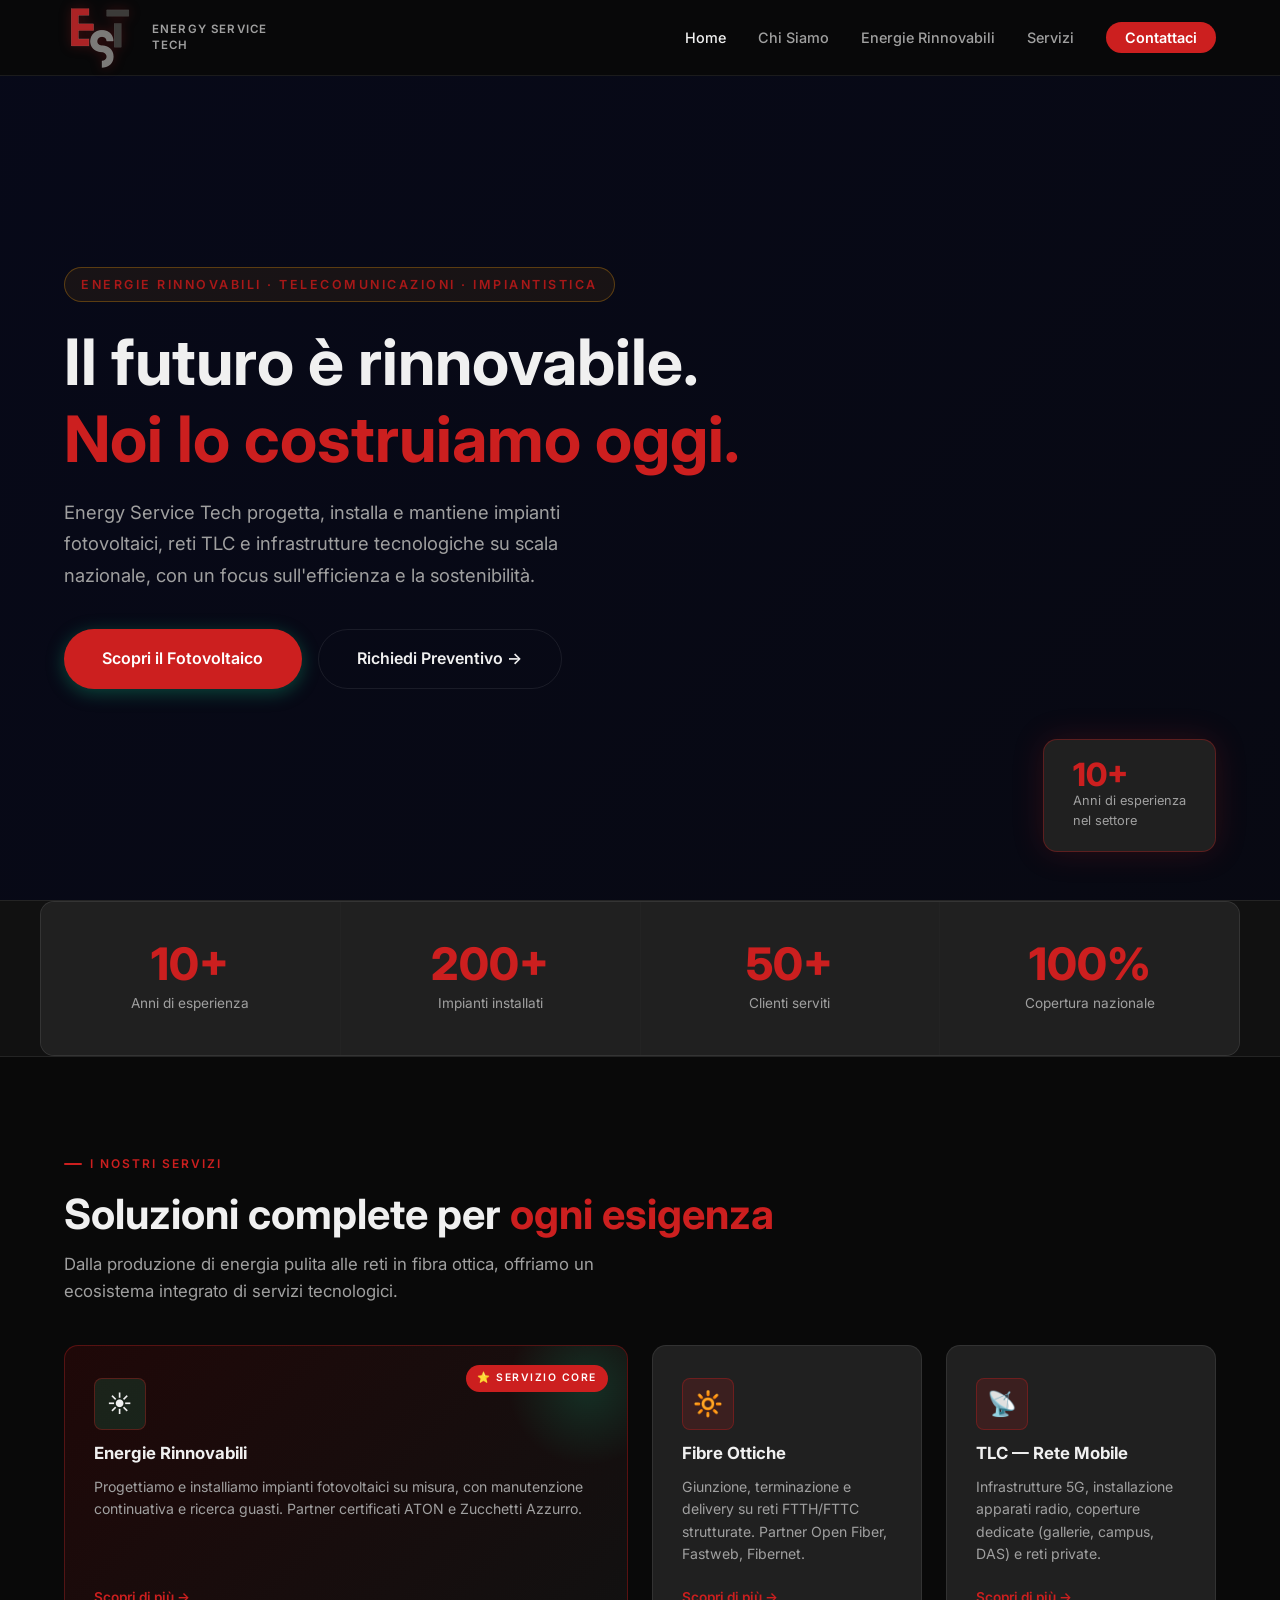
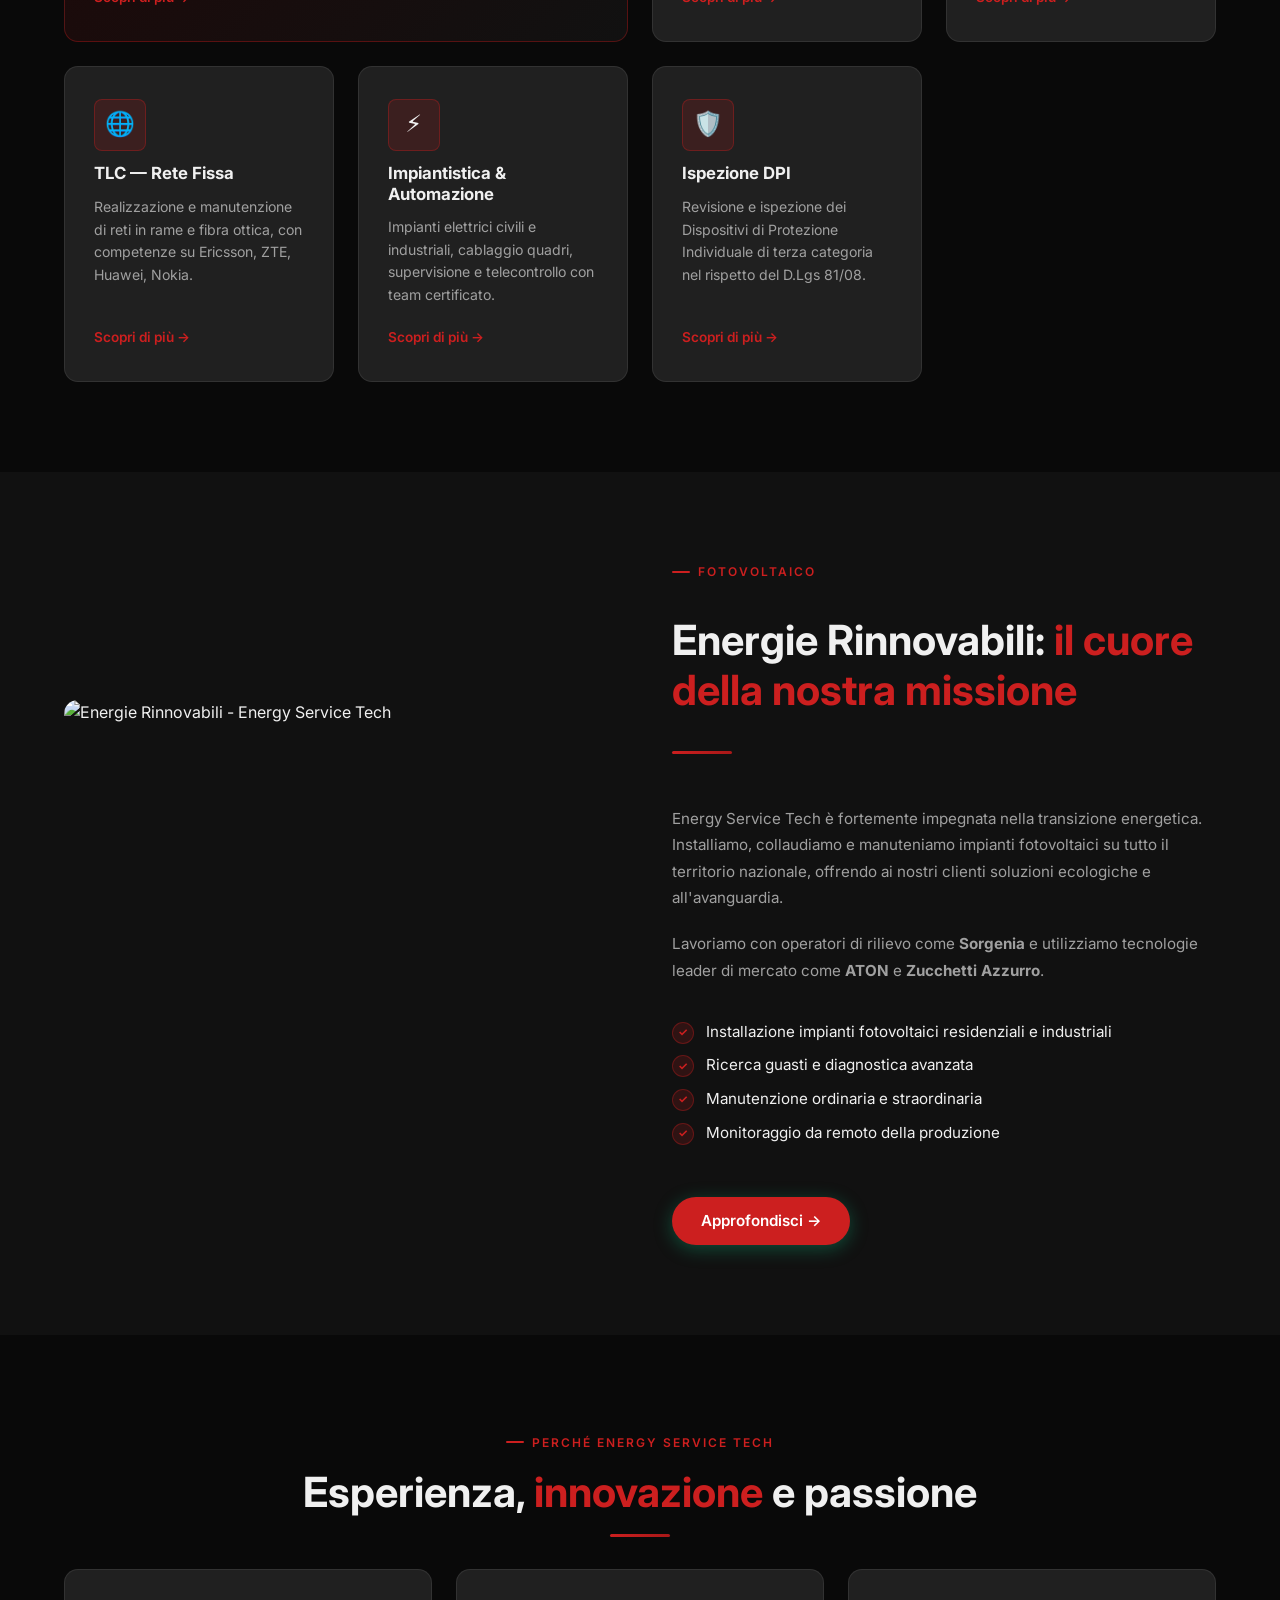
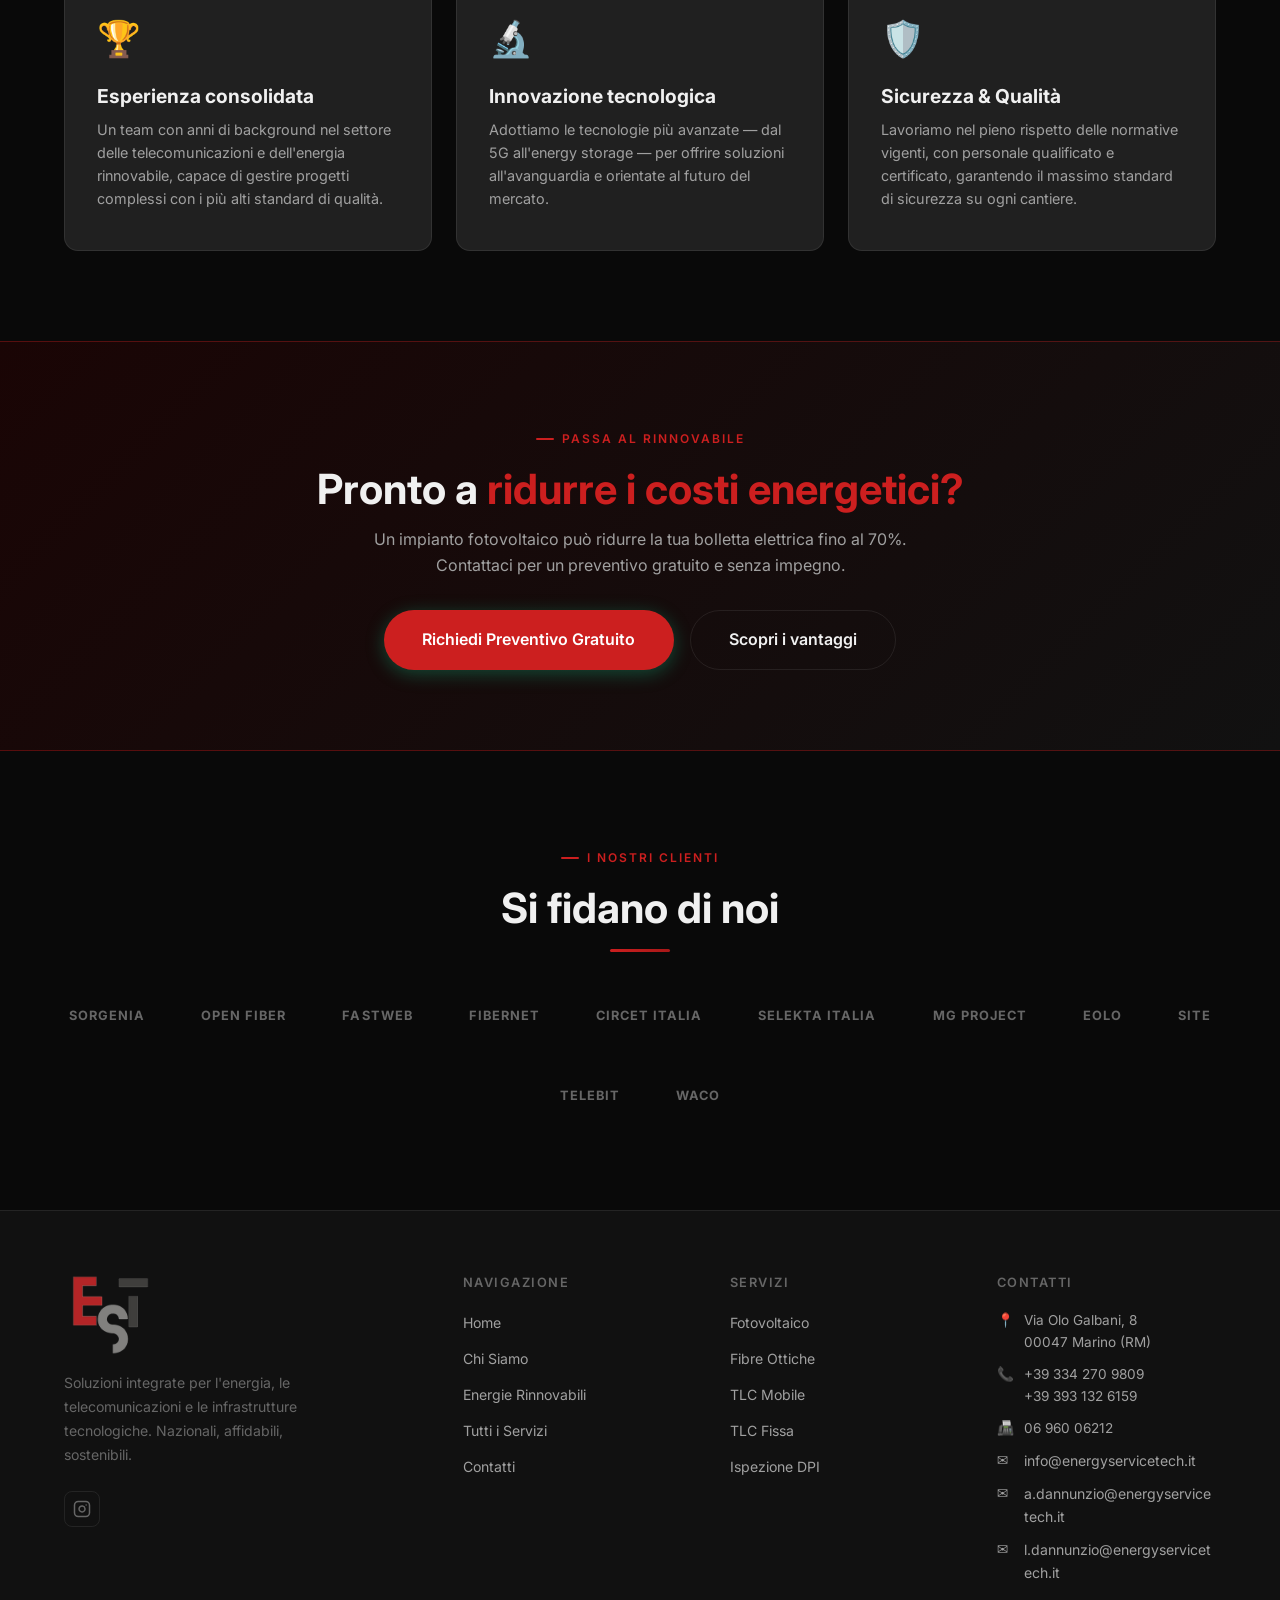
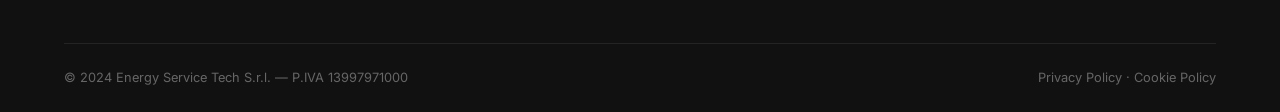
==== index.html @ b2f3424a "Add files via upload" ====
<!DOCTYPE html>
<html lang="it">
<head>
<meta charset="UTF-8"/>
<meta name="viewport" content="width=device-width, initial-scale=1.0"/>
<title>Energy Service Tech — Energie Rinnovabili & Soluzioni Tecnologiche</title>
<meta name="description" content="Energy Service Tech: installazione impianti fotovoltaici, energie rinnovabili, telecomunicazioni e impiantistica. Soluzioni tecnologiche integrate per un futuro sostenibile."/>
<link rel="preconnect" href="https://fonts.googleapis.com"/>
<link rel="preconnect" href="https://fonts.gstatic.com" crossorigin/>
<link href="https://fonts.googleapis.com/css2?family=Inter:wght@400;500;600;700;800&display=swap" rel="stylesheet"/>
<link rel="icon" href="favicon.svg" type="image/svg+xml"/>
<link rel="icon" href="favicon.ico" sizes="any"/>
<link rel="stylesheet" href="style.css"/>
</head>
<body>

<!-- ═══════════ NAVBAR ═══════════ -->
<nav class="navbar">
  <a href="index.html" class="nav-logo" style="display:flex;align-items:center;gap:.75rem;">
    <img src="logo.png" alt="Energy Service Tech Logo" height="62" style="display:block;"/>
    <span style="font-size:.72rem;font-weight:600;letter-spacing:.1em;color:var(--text-2);text-transform:uppercase;line-height:1.35;">Energy Service<br>Tech</span>
  </a>
  <div class="nav-toggle" id="navToggle" aria-label="Menu" role="button" tabindex="0">
    <span></span><span></span><span></span>
  </div>
  <ul class="nav-links" id="navLinks">
    <li><a href="index.html" class="active">Home</a></li>
    <li><a href="chi-siamo.html">Chi Siamo</a></li>
    <li><a href="rinnovabili.html">Energie Rinnovabili</a></li>
    <li><a href="servizi.html">Servizi</a></li>
    <li><a href="contatti.html" class="nav-cta">Contattaci</a></li>
  </ul>
</nav>

<!-- ═══════════ HERO ═══════════ -->
<section class="hero" style="min-height:100vh;">
  <div class="hero-bg" style="background-image:url('https://images.unsplash.com/photo-1509391366360-2e959784a276?w=1920&q=80&auto=format&fit=crop');"></div>
  <div class="hero-content" style="max-width:1200px;margin:0 auto;width:100%;">
    <div class="hero-eyebrow">Energie Rinnovabili · Telecomunicazioni · Impiantistica</div>
    <h1>Il futuro è rinnovabile.<br><span class="highlight">Noi lo costruiamo oggi.</span></h1>
    <p class="hero-sub">Energy Service Tech progetta, installa e mantiene impianti fotovoltaici, reti TLC e infrastrutture tecnologiche su scala nazionale, con un focus sull'efficienza e la sostenibilità.</p>
    <div class="hero-ctas">
      <a href="rinnovabili.html" class="btn btn-primary btn-lg">Scopri il Fotovoltaico</a>
      <a href="contatti.html" class="btn btn-outline btn-lg">Richiedi Preventivo →</a>
    </div>
  </div>
  <div class="hero-badge">
    <div>
      <div class="badge-num">10+</div>
      <div class="badge-label">Anni di esperienza<br>nel settore</div>
    </div>
  </div>
</section>

<!-- ═══════════ STATS ═══════════ -->
<section style="padding:0;background:var(--bg-1);border-top:1px solid var(--border);border-bottom:1px solid var(--border);">
  <div class="section-inner" style="padding:0;">
    <div class="stats-grid">
      <div class="stat-item fade-in">
        <div class="stat-num">10+</div>
        <div class="stat-label">Anni di esperienza</div>
      </div>
      <div class="stat-item fade-in">
        <div class="stat-num">200+</div>
        <div class="stat-label">Impianti installati</div>
      </div>
      <div class="stat-item fade-in">
        <div class="stat-num">50+</div>
        <div class="stat-label">Clienti serviti</div>
      </div>
      <div class="stat-item fade-in">
        <div class="stat-num">100%</div>
        <div class="stat-label">Copertura nazionale</div>
      </div>
    </div>
  </div>
</section>

<!-- ═══════════ SERVIZI ═══════════ -->
<section>
  <div class="section-inner">
    <div class="section-tag">I nostri servizi</div>
    <h2 class="section-title">Soluzioni complete per <span class="highlight">ogni esigenza</span></h2>
    <p class="section-subtitle">Dalla produzione di energia pulita alle reti in fibra ottica, offriamo un ecosistema integrato di servizi tecnologici.</p>

    <div class="services-grid">
      <!-- FEATURED -->
      <a href="rinnovabili.html" class="service-card featured fade-in">
        <span class="service-badge-featured">⭐ Servizio Core</span>
        <div class="service-icon">☀️</div>
        <h3>Energie Rinnovabili</h3>
        <p>Progettiamo e installiamo impianti fotovoltaici su misura, con manutenzione continuativa e ricerca guasti. Partner certificati ATON e Zucchetti Azzurro.</p>
        <span class="service-link">Scopri di più →</span>
      </a>

      <a href="servizi.html#fibre" class="service-card fade-in">
        <div class="service-icon">🔆</div>
        <h3>Fibre Ottiche</h3>
        <p>Giunzione, terminazione e delivery su reti FTTH/FTTC strutturate. Partner Open Fiber, Fastweb, Fibernet.</p>
        <span class="service-link">Scopri di più →</span>
      </a>

      <a href="servizi.html#tlc-mobile" class="service-card fade-in">
        <div class="service-icon">📡</div>
        <h3>TLC — Rete Mobile</h3>
        <p>Infrastrutture 5G, installazione apparati radio, coperture dedicate (gallerie, campus, DAS) e reti private.</p>
        <span class="service-link">Scopri di più →</span>
      </a>

      <a href="servizi.html#tlc-fissa" class="service-card fade-in">
        <div class="service-icon">🌐</div>
        <h3>TLC — Rete Fissa</h3>
        <p>Realizzazione e manutenzione di reti in rame e fibra ottica, con competenze su Ericsson, ZTE, Huawei, Nokia.</p>
        <span class="service-link">Scopri di più →</span>
      </a>

      <a href="servizi.html#impiantistica" class="service-card fade-in">
        <div class="service-icon">⚡</div>
        <h3>Impiantistica & Automazione</h3>
        <p>Impianti elettrici civili e industriali, cablaggio quadri, supervisione e telecontrollo con team certificato.</p>
        <span class="service-link">Scopri di più →</span>
      </a>

      <a href="servizi.html#dpi" class="service-card fade-in">
        <div class="service-icon">🛡️</div>
        <h3>Ispezione DPI</h3>
        <p>Revisione e ispezione dei Dispositivi di Protezione Individuale di terza categoria nel rispetto del D.Lgs 81/08.</p>
        <span class="service-link">Scopri di più →</span>
      </a>
    </div>
  </div>
</section>

<!-- ═══════════ FOTOVOLTAICO FOCUS ═══════════ -->
<section style="background:var(--bg-1);padding:90px 5%;">
  <div class="feature-row" style="max-width:1200px;margin:0 auto;">
    <div class="feature-img fade-in">
      <img src="pannelli solari 2.jpg" alt="Energie Rinnovabili - Energy Service Tech" loading="lazy"/>
    </div>
    <div class="feature-text fade-in">
      <div class="section-tag">Fotovoltaico</div>
      <h2>Energie Rinnovabili: <span class="highlight">il cuore della nostra missione</span></h2>
      <div class="divider"></div>
      <p>Energy Service Tech è fortemente impegnata nella transizione energetica. Installiamo, collaudiamo e manuteniamo impianti fotovoltaici su tutto il territorio nazionale, offrendo ai nostri clienti soluzioni ecologiche e all'avanguardia.</p>
      <p>Lavoriamo con operatori di rilievo come <strong>Sorgenia</strong> e utilizziamo tecnologie leader di mercato come <strong>ATON</strong> e <strong>Zucchetti Azzurro</strong>.</p>
      <div class="comp-list mt-2">
        <div class="comp-item">Installazione impianti fotovoltaici residenziali e industriali</div>
        <div class="comp-item">Ricerca guasti e diagnostica avanzata</div>
        <div class="comp-item">Manutenzione ordinaria e straordinaria</div>
        <div class="comp-item">Monitoraggio da remoto della produzione</div>
      </div>
      <div class="mt-4">
        <a href="rinnovabili.html" class="btn btn-primary">Approfondisci →</a>
      </div>
    </div>
  </div>
</section>

<!-- ═══════════ PERCHÉ SCEGLIERCI ═══════════ -->
<section>
  <div class="section-inner">
    <div class="text-center">
      <div class="section-tag">Perché Energy Service Tech</div>
      <h2 class="section-title">Esperienza, <span class="highlight">innovazione</span> e passione</h2>
      <div class="divider"></div>
    </div>
    <div class="why-grid mt-4">
      <div class="why-card fade-in">
        <div class="why-icon">🏆</div>
        <h3>Esperienza consolidata</h3>
        <p>Un team con anni di background nel settore delle telecomunicazioni e dell'energia rinnovabile, capace di gestire progetti complessi con i più alti standard di qualità.</p>
      </div>
      <div class="why-card fade-in">
        <div class="why-icon">🔬</div>
        <h3>Innovazione tecnologica</h3>
        <p>Adottiamo le tecnologie più avanzate — dal 5G all'energy storage — per offrire soluzioni all'avanguardia e orientate al futuro del mercato.</p>
      </div>
      <div class="why-card fade-in">
        <div class="why-icon">🛡️</div>
        <h3>Sicurezza & Qualità</h3>
        <p>Lavoriamo nel pieno rispetto delle normative vigenti, con personale qualificato e certificato, garantendo il massimo standard di sicurezza su ogni cantiere.</p>
      </div>
    </div>
  </div>
</section>

<!-- ═══════════ CTA BAND ═══════════ -->
<div class="cta-band">
  <div class="section-tag" style="justify-content:center;">Passa al rinnovabile</div>
  <h2>Pronto a <span class="highlight">ridurre i costi energetici?</span></h2>
  <p>Un impianto fotovoltaico può ridurre la tua bolletta elettrica fino al 70%. Contattaci per un preventivo gratuito e senza impegno.</p>
  <div class="btn-group">
    <a href="contatti.html" class="btn btn-primary btn-lg">Richiedi Preventivo Gratuito</a>
    <a href="rinnovabili.html" class="btn btn-outline btn-lg">Scopri i vantaggi</a>
  </div>
</div>

<!-- ═══════════ CLIENTI ═══════════ -->
<style>
.client-logo-link {
  display:inline-flex;
  align-items:center;
  justify-content:center;
  height:48px;
  filter: brightness(0) invert(0.6);
  opacity:.65;
  transition:filter .35s ease, opacity .35s ease;
  text-decoration:none;
}
.client-logo-link:hover {
  filter:none;
  opacity:1;
}
.client-logo-img {
  max-height:38px;
  max-width:130px;
  width:auto;
  object-fit:contain;
  display:block;
}
.client-logo-text {
  font-size:.8rem;
  font-weight:700;
  letter-spacing:.08em;
  color:var(--text-2);
  text-transform:uppercase;
  white-space:nowrap;
}
</style>
<section>
  <div class="section-inner">
    <div class="text-center">
      <div class="section-tag">I nostri clienti</div>
      <h2 class="section-title">Si fidano di noi</h2>
      <div class="divider"></div>
    </div>
    <div style="display:flex;flex-wrap:wrap;justify-content:center;align-items:center;gap:2rem 3.5rem;margin-top:2.5rem;">

      <a href="https://www.sorgenia.it" target="_blank" rel="noopener" class="client-logo-link" title="Sorgenia">
        <img src="https://www.sorgenia.it/sites/default/themes/sorgenia/assets/images/logo.svg" alt="Sorgenia" class="client-logo-img"
          onerror="this.outerHTML='<span class=\'client-logo-text\'>Sorgenia</span>'"/>
      </a>

      <a href="https://openfiber.it" target="_blank" rel="noopener" class="client-logo-link" title="Open Fiber">
        <img src="https://logo.clearbit.com/openfiber.it" alt="Open Fiber" class="client-logo-img"
          onerror="this.outerHTML='<span class=\'client-logo-text\'>Open Fiber</span>'"/>
      </a>

      <a href="https://www.fastweb.it" target="_blank" rel="noopener" class="client-logo-link" title="Fastweb">
        <img src="https://www.fastweb.it/adsl-fibra-ottica/gfx/dual/logo_black.svg" alt="Fastweb" class="client-logo-img"
          onerror="this.outerHTML='<span class=\'client-logo-text\'>Fastweb</span>'"/>
      </a>

      <a href="https://www.fibernet.it" target="_blank" rel="noopener" class="client-logo-link" title="Fibernet">
        <img src="https://logo.clearbit.com/fibernet.it" alt="Fibernet" class="client-logo-img"
          onerror="this.outerHTML='<span class=\'client-logo-text\'>Fibernet</span>'"/>
      </a>

      <a href="https://www.circet.it" target="_blank" rel="noopener" class="client-logo-link" title="Circet Italia">
        <img src="https://www.circet.it/medias/_processed_/6/b/csm_logo_Italia_40562115ab.png" alt="Circet Italia" class="client-logo-img"
          onerror="this.outerHTML='<span class=\'client-logo-text\'>Circet Italia</span>'"/>
      </a>

      <a href="https://selekta.it" target="_blank" rel="noopener" class="client-logo-link" title="Selekta Italia">
        <img src="https://logo.clearbit.com/selekta.it" alt="Selekta Italia" class="client-logo-img"
          onerror="this.outerHTML='<span class=\'client-logo-text\'>Selekta Italia</span>'"/>
      </a>

      <a href="#" class="client-logo-link" title="MG Project">
        <span class="client-logo-text">MG Project</span>
      </a>

      <a href="https://www.eolo.it" target="_blank" rel="noopener" class="client-logo-link" title="EOLO">
        <img src="https://www.eolo.it/web/imperex/image/4edd84de_logo-eolo.webp" alt="EOLO" class="client-logo-img"
          onerror="this.outerHTML='<span class=\'client-logo-text\'>EOLO</span>'"/>
      </a>

      <a href="https://www.sitespa.it" target="_blank" rel="noopener" class="client-logo-link" title="SITE">
        <img src="https://www.sitespa.it/wp-content/uploads/2019/04/logo-ita.png" alt="SITE" class="client-logo-img"
          onerror="this.outerHTML='<span class=\'client-logo-text\'>SITE</span>'"/>
      </a>

      <a href="https://www.telebit.it" target="_blank" rel="noopener" class="client-logo-link" title="Telebit">
        <img src="https://www.telebit.it/wp-content/uploads/2024/12/logo.svg" alt="Telebit" class="client-logo-img"
          onerror="this.outerHTML='<span class=\'client-logo-text\'>Telebit</span>'"/>
      </a>

      <a href="#" class="client-logo-link" title="Waco">
        <span class="client-logo-text">Waco</span>
      </a>

    </div>
  </div>
</section>

<!-- ═══════════ FOOTER ═══════════ -->
<footer class="footer">
  <div class="footer-inner">
    <div class="footer-top">
      <div class="footer-brand">
        <div class="footer-logo"><img src="logo-large.png" alt="Energy Service Tech" height="80" style="display:block;"/></div>
        <p>Soluzioni integrate per l'energia, le telecomunicazioni e le infrastrutture tecnologiche. Nazionali, affidabili, sostenibili.</p>

        <div style="margin-top:1rem;">
          <a href="https://www.instagram.com/_energyservicetech_s.r.l/" target="_blank" rel="noopener" title="Seguici su Instagram" style="display:inline-flex;align-items:center;justify-content:center;width:36px;height:36px;border-radius:8px;border:1px solid var(--border);color:var(--text-3);transition:color .2s,border-color .2s;text-decoration:none;" onmouseover="this.style.color='#E1306C';this.style.borderColor='#E1306C'" onmouseout="this.style.color='';this.style.borderColor=''">
            <svg xmlns="http://www.w3.org/2000/svg" width="18" height="18" viewBox="0 0 24 24" fill="none" stroke="currentColor" stroke-width="2" stroke-linecap="round" stroke-linejoin="round"><rect x="2" y="2" width="20" height="20" rx="5" ry="5"/><path d="M16 11.37A4 4 0 1 1 12.63 8 4 4 0 0 1 16 11.37z"/><line x1="17.5" y1="6.5" x2="17.51" y2="6.5"/></svg>
          </a>
        </div>
      </div>

      <div class="footer-col">
        <h4>Navigazione</h4>
        <ul>
          <li><a href="index.html">Home</a></li>
          <li><a href="chi-siamo.html">Chi Siamo</a></li>
          <li><a href="rinnovabili.html">Energie Rinnovabili</a></li>
          <li><a href="servizi.html">Tutti i Servizi</a></li>
          <li><a href="contatti.html">Contatti</a></li>
        </ul>
      </div>

      <div class="footer-col">
        <h4>Servizi</h4>
        <ul>
          <li><a href="rinnovabili.html">Fotovoltaico</a></li>
          <li><a href="servizi.html#fibre">Fibre Ottiche</a></li>
          <li><a href="servizi.html#tlc-mobile">TLC Mobile</a></li>
          <li><a href="servizi.html#tlc-fissa">TLC Fissa</a></li>
          <li><a href="servizi.html#dpi">Ispezione DPI</a></li>
        </ul>
      </div>

      <div class="footer-col">
        <h4>Contatti</h4>
        <div class="footer-contact-item"><span>📍</span><span>Via Olo Galbani, 8<br>00047 Marino (RM)</span></div>
        <div class="footer-contact-item"><span>📞</span><span>+39 334 270 9809<br>+39 393 132 6159</span></div>
        <div class="footer-contact-item"><span>📠</span><span>06 960 06212</span></div>
        <div class="footer-contact-item"><span>✉️</span><span><a href="mailto:info@energyservicetech.it">info@energyservicetech.it</a></span></div>
        <div class="footer-contact-item"><span>✉️</span><span><a href="mailto:a.dannunzio@energyservicetech.it" style="word-break:break-all;">a.dannunzio@energyservicetech.it</a></span></div>
        <div class="footer-contact-item"><span>✉️</span><span><a href="mailto:l.dannunzio@energyservicetech.it" style="word-break:break-all;">l.dannunzio@energyservicetech.it</a></span></div>
      </div>
    </div>

    <div class="footer-bottom">
      <p>© 2024 Energy Service Tech S.r.l. — P.IVA 13997971000</p>
      <p><a href="#">Privacy Policy</a> · <a href="#">Cookie Policy</a></p>
    </div>
  </div>
</footer>

<script>
const toggle = document.getElementById('navToggle');
const links  = document.getElementById('navLinks');
toggle.addEventListener('click', () => links.classList.toggle('open'));
const obs = new IntersectionObserver(entries => {
  entries.forEach(e => { if(e.isIntersecting) { e.target.classList.add('visible'); obs.unobserve(e.target); } });
}, { threshold: 0.12 });
document.querySelectorAll('.fade-in').forEach(el => obs.observe(el));
</script>
</body>
</html>
---- style.css ----
/* =========================================================
   ENERGY SERVICE TECH — Global Stylesheet
   Modern · Professional · Renewable Energy Focused
   ========================================================= */

/* ---------- RESET & BASE ---------- */
*, *::before, *::after { box-sizing: border-box; margin: 0; padding: 0; }

:root {
  --bg-0:         #090909;
  --bg-1:         #111111;
  --bg-2:         #1a1a1a;
  --bg-card:      #202020;
  --bg-card-h:    #2a2a2a;

  --green:        #cc1f1f;
  --green-light:  #e84444;
  --green-glow:   rgba(204,31,31,.16);
  --solar:        #a81818;
  --solar-light:  #cc1f1f;
  --solar-glow:   rgba(168,24,24,.12);

  --text-1:       #f0f0f0;
  --text-2:       #a0a0a0;
  --text-3:       #666666;
  --border:       rgba(255,255,255,.08);
  --border-green: rgba(204,31,31,.35);

  --nav-h:        76px;
  --radius:       14px;
  --radius-sm:    8px;
  --shadow:       0 4px 32px rgba(0,0,0,.55);
  --shadow-green: 0 0 32px rgba(204,31,31,.18);

  --ff:           'Inter', system-ui, sans-serif;
  --fw-n:         400;
  --fw-m:         500;
  --fw-sb:        600;
  --fw-b:         700;
  --fw-xb:        800;
}

html { scroll-behavior: smooth; font-size: 16px; }

body {
  font-family: var(--ff);
  background: var(--bg-0);
  color: var(--text-1);
  line-height: 1.6;
  overflow-x: hidden;
}

img { display: block; max-width: 100%; height: auto; }
a  { color: inherit; text-decoration: none; }
ul { list-style: none; }

/* ---------- TYPOGRAPHY ---------- */
h1,h2,h3,h4 { line-height: 1.2; font-weight: var(--fw-b); }
h1 { font-size: clamp(2.2rem, 5vw, 4rem); }
h2 { font-size: clamp(1.6rem, 3.5vw, 2.6rem); }
h3 { font-size: 1.2rem; }

.highlight  { color: var(--green); }
.highlight-s{ color: var(--solar); }

/* ---------- NAVBAR ---------- */
.navbar {
  position: fixed;
  top: 0; left: 0; right: 0;
  height: var(--nav-h);
  z-index: 1000;
  display: flex;
  align-items: center;
  padding: 0 5%;
  background: rgba(9,9,9,.93);
  backdrop-filter: blur(16px);
  border-bottom: 1px solid var(--border);
  transition: background .3s;
}

.nav-logo {
  display: flex;
  align-items: center;
  flex-shrink: 0;
}
.nav-logo img {
  height: 62px;
  width: auto;
  display: block;
  filter: drop-shadow(0 0 6px rgba(204,31,31,.25));
  transition: filter .2s;
}
.nav-logo:hover img {
  filter: drop-shadow(0 0 10px rgba(204,31,31,.45));
}

.nav-links {
  display: flex;
  align-items: center;
  gap: 2rem;
  margin-left: auto;
}
.nav-links a {
  font-size: .9rem;
  font-weight: var(--fw-m);
  color: var(--text-2);
  transition: color .2s;
  white-space: nowrap;
}
.nav-links a:hover, .nav-links a.active { color: var(--text-1); }
.nav-links a.nav-cta {
  background: var(--green);
  color: #fff;
  padding: .45rem 1.2rem;
  border-radius: 99px;
  font-weight: var(--fw-sb);
  transition: background .2s, transform .15s;
}
.nav-links a.nav-cta:hover { background: var(--green-light); transform: translateY(-1px); }

/* Hamburger */
.nav-toggle {
  display: none;
  flex-direction: column;
  gap: 5px;
  cursor: pointer;
  margin-left: auto;
  padding: 4px;
}
.nav-toggle span {
  display: block;
  width: 24px; height: 2px;
  background: var(--text-1);
  border-radius: 2px;
  transition: .3s;
}

/* ---------- BUTTONS ---------- */
.btn {
  display: inline-flex;
  align-items: center;
  gap: .5rem;
  padding: .75rem 1.8rem;
  border-radius: 99px;
  font-weight: var(--fw-sb);
  font-size: .95rem;
  cursor: pointer;
  border: none;
  transition: all .2s;
  white-space: nowrap;
}
.btn-primary {
  background: var(--green);
  color: #fff;
  box-shadow: 0 4px 18px rgba(16,185,129,.35);
}
.btn-primary:hover { background: var(--green-light); transform: translateY(-2px); box-shadow: 0 6px 24px rgba(16,185,129,.45); }

.btn-solar {
  background: var(--solar);
  color: #ffffff;
  box-shadow: 0 4px 18px rgba(168,24,24,.35);
}
.btn-solar:hover { background: var(--green); transform: translateY(-2px); box-shadow: 0 6px 24px rgba(204,31,31,.45); }

.btn-outline {
  background: transparent;
  color: var(--text-1);
  border: 1px solid var(--border);
}
.btn-outline:hover { border-color: var(--green); color: var(--green); transform: translateY(-2px); }

.btn-lg { padding: 1rem 2.4rem; font-size: 1rem; }

/* ---------- SECTION COMMONS ---------- */
section { padding: 90px 5%; }
.section-inner { max-width: 1200px; margin: 0 auto; }

.section-tag {
  display: inline-flex;
  align-items: center;
  gap: .5rem;
  font-size: .75rem;
  font-weight: var(--fw-sb);
  letter-spacing: 2px;
  text-transform: uppercase;
  color: var(--green);
  margin-bottom: 1rem;
}
.section-tag::before {
  content: '';
  display: block;
  width: 18px; height: 2px;
  background: var(--green);
  border-radius: 2px;
}

.section-title { margin-bottom: .75rem; }
.section-subtitle {
  font-size: 1.05rem;
  color: var(--text-2);
  max-width: 580px;
  margin-bottom: 2.5rem;
}

/* ---------- DIVIDER ---------- */
.divider {
  width: 60px; height: 3px;
  background: linear-gradient(90deg, var(--green), var(--solar));
  border-radius: 2px;
  margin: 1rem 0 2rem;
}

/* ---------- CARDS ---------- */
.card {
  background: var(--bg-card);
  border: 1px solid var(--border);
  border-radius: var(--radius);
  padding: 2rem;
  transition: border-color .3s, transform .3s, box-shadow .3s;
}
.card:hover {
  border-color: var(--border-green);
  transform: translateY(-4px);
  box-shadow: var(--shadow-green);
}

/* ---------- HERO SHARED ---------- */
.hero {
  position: relative;
  min-height: 100vh;
  display: flex;
  align-items: center;
  padding: calc(var(--nav-h) + 60px) 5% 80px;
  overflow: hidden;
}
.hero-bg {
  position: absolute;
  inset: 0;
  background-size: cover;
  background-position: center;
  z-index: 0;
}
.hero-bg::after {
  content: '';
  position: absolute;
  inset: 0;
  background: linear-gradient(
    135deg,
    rgba(7,9,26,.92) 0%,
    rgba(7,9,26,.75) 50%,
    rgba(7,9,26,.55) 100%
  );
}
.hero-content {
  position: relative;
  z-index: 1;
  max-width: 1200px;
  margin: 0 auto;
  width: 100%;
}
.hero-eyebrow {
  display: inline-flex;
  align-items: center;
  gap: .6rem;
  font-size: .78rem;
  font-weight: var(--fw-sb);
  letter-spacing: 2.5px;
  text-transform: uppercase;
  color: var(--solar);
  margin-bottom: 1.4rem;
  padding: .4rem 1rem;
  border: 1px solid rgba(245,158,11,.3);
  border-radius: 99px;
  background: rgba(245,158,11,.07);
}
.hero h1 { margin-bottom: 1.2rem; }
.hero-sub {
  font-size: 1.15rem;
  color: var(--text-2);
  max-width: 560px;
  margin-bottom: 2.4rem;
  line-height: 1.7;
}
.hero-ctas { display: flex; gap: 1rem; flex-wrap: wrap; }

/* Floating badge in hero */
.hero-badge {
  position: absolute;
  bottom: 48px; right: 5%;
  background: var(--bg-card);
  border: 1px solid var(--border-green);
  border-radius: var(--radius);
  padding: 1.2rem 1.8rem;
  display: flex;
  align-items: center;
  gap: 1rem;
  box-shadow: var(--shadow-green);
  z-index: 2;
}
.hero-badge .badge-num {
  font-size: 2rem;
  font-weight: var(--fw-xb);
  color: var(--green);
  line-height: 1;
}
.hero-badge .badge-label { font-size: .8rem; color: var(--text-2); }

/* ---------- SERVICES GRID ---------- */
.services-grid {
  display: grid;
  grid-template-columns: repeat(auto-fit, minmax(240px, 1fr));
  gap: 1.5rem;
}
.service-card {
  background: var(--bg-card);
  border: 1px solid var(--border);
  border-radius: var(--radius);
  padding: 2rem 1.8rem;
  display: flex;
  flex-direction: column;
  gap: .8rem;
  transition: all .3s;
  text-decoration: none;
  color: inherit;
}
.service-card:hover {
  border-color: var(--border-green);
  transform: translateY(-5px);
  box-shadow: var(--shadow-green);
}
.service-card.featured {
  grid-column: span 2;
  background: linear-gradient(135deg, #1f0808, #111111);
  border-color: var(--border-green);
  position: relative;
  overflow: hidden;
}
.service-card.featured::before {
  content: '';
  position: absolute;
  top: -40px; right: -40px;
  width: 160px; height: 160px;
  background: radial-gradient(circle, rgba(16,185,129,.2), transparent 70%);
  border-radius: 50%;
}
.service-icon {
  width: 52px; height: 52px;
  background: var(--green-glow);
  border: 1px solid var(--border-green);
  border-radius: var(--radius-sm);
  display: flex;
  align-items: center;
  justify-content: center;
  font-size: 1.5rem;
}
.service-card.featured .service-icon { background: rgba(16,185,129,.15); }
.service-card h3 { font-size: 1.05rem; }
.service-card p { font-size: .88rem; color: var(--text-2); line-height: 1.6; flex: 1; }
.service-link {
  font-size: .85rem;
  font-weight: var(--fw-sb);
  color: var(--green);
  display: flex;
  align-items: center;
  gap: .3rem;
  margin-top: .5rem;
  transition: gap .2s;
}
.service-card:hover .service-link { gap: .6rem; }
.service-badge-featured {
  position: absolute;
  top: 1.2rem; right: 1.2rem;
  background: var(--green);
  color: #fff;
  font-size: .65rem;
  font-weight: var(--fw-sb);
  letter-spacing: 1.5px;
  text-transform: uppercase;
  padding: .3rem .7rem;
  border-radius: 99px;
}

/* ---------- STATS / NUMBERS ---------- */
.stats-grid {
  display: grid;
  grid-template-columns: repeat(4, 1fr);
  gap: 1px;
  background: var(--border);
  border: 1px solid var(--border);
  border-radius: var(--radius);
  overflow: hidden;
}
.stat-item {
  background: var(--bg-card);
  padding: 2.5rem 2rem;
  text-align: center;
}
.stat-num {
  font-size: 2.8rem;
  font-weight: var(--fw-xb);
  color: var(--green);
  line-height: 1;
  margin-bottom: .4rem;
}
.stat-label { font-size: .85rem; color: var(--text-2); }

/* ---------- WHY US ---------- */
.why-grid {
  display: grid;
  grid-template-columns: repeat(3, 1fr);
  gap: 1.5rem;
}
.why-card {
  background: var(--bg-card);
  border: 1px solid var(--border);
  border-radius: var(--radius);
  padding: 2.5rem 2rem;
  transition: all .3s;
}
.why-card:hover { border-color: var(--border-green); transform: translateY(-4px); }
.why-icon {
  font-size: 2.2rem;
  margin-bottom: 1.2rem;
}
.why-card h3 { margin-bottom: .6rem; }
.why-card p { font-size: .9rem; color: var(--text-2); }

/* ---------- CTA BAND ---------- */
.cta-band {
  background: linear-gradient(135deg, #1a0505, #111111);
  border-top: 1px solid var(--border-green);
  border-bottom: 1px solid var(--border-green);
  padding: 80px 5%;
  text-align: center;
}
.cta-band h2 { margin-bottom: .8rem; }
.cta-band p { color: var(--text-2); max-width: 560px; margin: 0 auto 2rem; font-size: 1rem; }
.cta-band .btn-group { display: flex; gap: 1rem; justify-content: center; flex-wrap: wrap; }

/* ---------- CLIENTS ---------- */
.clients-row {
  display: flex;
  gap: 1rem;
  flex-wrap: wrap;
  margin-top: 2rem;
}
.client-chip {
  background: var(--bg-card);
  border: 1px solid var(--border);
  border-radius: 99px;
  padding: .5rem 1.4rem;
  font-size: .85rem;
  color: var(--text-2);
  font-weight: var(--fw-m);
  transition: border-color .2s, color .2s;
}
.client-chip:hover { border-color: var(--border-green); color: var(--green); }

/* ---------- CLIENT LOGO LINKS ---------- */
.client-logo-link {
  display:inline-flex;
  align-items:center;
  justify-content:center;
  height:48px;
  filter: brightness(0) invert(0.6);
  opacity:.65;
  transition:filter .35s ease, opacity .35s ease;
  text-decoration:none;
}
.client-logo-link:hover { filter:none; opacity:1; }
.client-logo-img { max-height:38px; max-width:130px; width:auto; object-fit:contain; display:block; }
.client-logo-text { font-size:.8rem; font-weight:700; letter-spacing:.08em; color:var(--text-2); text-transform:uppercase; white-space:nowrap; }

/* ---------- COMPETENZE LIST ---------- */
.comp-list {
  display: flex;
  flex-direction: column;
  gap: .6rem;
}
.comp-item {
  display: flex;
  align-items: flex-start;
  gap: .75rem;
  font-size: .95rem;
}
.comp-item::before {
  content: '✓';
  display: flex;
  align-items: center;
  justify-content: center;
  min-width: 22px; height: 22px;
  background: var(--green-glow);
  border: 1px solid var(--border-green);
  border-radius: 50%;
  color: var(--green);
  font-size: .7rem;
  font-weight: var(--fw-b);
  margin-top: 2px;
}

/* ---------- TECH BADGE ---------- */
.tech-badges {
  display: flex;
  flex-wrap: wrap;
  gap: .6rem;
  margin-top: 1rem;
}
.tech-badge {
  background: var(--bg-2);
  border: 1px solid var(--border);
  border-radius: var(--radius-sm);
  padding: .35rem .9rem;
  font-size: .8rem;
  font-weight: var(--fw-m);
  color: var(--text-2);
}

/* ---------- PAGE HERO (sub-pages) ---------- */
.page-hero {
  padding-top: calc(var(--nav-h) + 80px);
  padding-bottom: 80px;
  padding-left: 5%;
  padding-right: 5%;
  background: linear-gradient(180deg, var(--bg-1) 0%, var(--bg-0) 100%);
  position: relative;
  overflow: hidden;
}
.page-hero::before {
  content: '';
  position: absolute;
  top: -60px; right: -60px;
  width: 400px; height: 400px;
  background: radial-gradient(circle, rgba(204,31,31,.12) 0%, transparent 70%);
  border-radius: 50%;
  pointer-events: none;
}
.page-hero-inner { max-width: 1200px; margin: 0 auto; }
.breadcrumb {
  display: flex;
  align-items: center;
  gap: .5rem;
  font-size: .82rem;
  color: var(--text-3);
  margin-bottom: 1.5rem;
}
.breadcrumb a { color: var(--text-3); transition: color .2s; }
.breadcrumb a:hover { color: var(--green); }
.breadcrumb span { color: var(--text-2); }

/* ---------- FEATURE ROW (image+text) ---------- */
.feature-row {
  display: grid;
  grid-template-columns: 1fr 1fr;
  gap: 4rem;
  align-items: center;
  max-width: 1200px;
  margin: 0 auto;
}
.feature-row.reverse { direction: rtl; }
.feature-row.reverse > * { direction: ltr; }
.feature-img {
  border-radius: var(--radius);
  overflow: hidden;
  aspect-ratio: 4/3;
}
.feature-img img {
  width: 100%; height: 100%;
  object-fit: cover;
  transition: transform .5s;
}
.feature-img:hover img { transform: scale(1.04); }
.feature-text { display: flex; flex-direction: column; gap: 1.2rem; }
.feature-text p { color: var(--text-2); font-size: .95rem; line-height: 1.75; }

/* ---------- CONTACT ---------- */
.contact-grid {
  display: grid;
  grid-template-columns: 1fr 1.4fr;
  gap: 3rem;
  max-width: 1200px;
  margin: 0 auto;
}
.contact-info { display: flex; flex-direction: column; gap: 1.5rem; }
.contact-item {
  display: flex;
  gap: 1rem;
  align-items: flex-start;
}
.contact-icon {
  width: 44px; height: 44px;
  background: var(--green-glow);
  border: 1px solid var(--border-green);
  border-radius: var(--radius-sm);
  display: flex;
  align-items: center;
  justify-content: center;
  font-size: 1.2rem;
  flex-shrink: 0;
}
.contact-item h4 { font-size: .8rem; text-transform: uppercase; letter-spacing: 1px; color: var(--text-3); margin-bottom: .25rem; }
.contact-item p, .contact-item a { font-size: .95rem; color: var(--text-1); }
.contact-item a:hover { color: var(--green); }

.contact-form {
  background: var(--bg-card);
  border: 1px solid var(--border);
  border-radius: var(--radius);
  padding: 2.5rem;
  display: flex;
  flex-direction: column;
  gap: 1.2rem;
}
.form-row { display: grid; grid-template-columns: 1fr 1fr; gap: 1rem; }
.form-group { display: flex; flex-direction: column; gap: .4rem; }
.form-group label { font-size: .82rem; font-weight: var(--fw-m); color: var(--text-2); }
.form-group input,
.form-group select,
.form-group textarea {
  background: var(--bg-2);
  border: 1px solid var(--border);
  border-radius: var(--radius-sm);
  padding: .75rem 1rem;
  font-size: .92rem;
  color: var(--text-1);
  font-family: var(--ff);
  outline: none;
  transition: border-color .2s;
}
.form-group input:focus,
.form-group select:focus,
.form-group textarea:focus { border-color: var(--green); }
.form-group textarea { resize: vertical; min-height: 130px; }
.form-group select option { background: var(--bg-2); }

/* ---------- FOOTER ---------- */
.footer {
  background: var(--bg-1);
  border-top: 1px solid var(--border);
  padding: 64px 5% 0;
}
.footer-inner {
  max-width: 1200px;
  margin: 0 auto;
}
.footer-top {
  display: grid;
  grid-template-columns: 1.6fr 1fr 1fr 1fr;
  gap: 3rem;
  padding-bottom: 48px;
}
.footer-brand p {
  font-size: .88rem;
  color: var(--text-3);
  line-height: 1.7;
  margin: 1rem 0 1.5rem;
  max-width: 280px;
}
.footer-logo img {
  height: 80px;
  width: auto;
  display: block;
  filter: brightness(1.05);
}
.footer-col h4 {
  font-size: .8rem;
  font-weight: var(--fw-sb);
  letter-spacing: 1.5px;
  text-transform: uppercase;
  color: var(--text-3);
  margin-bottom: 1.2rem;
}
.footer-col ul { display: flex; flex-direction: column; gap: .65rem; }
.footer-col a {
  font-size: .88rem;
  color: var(--text-2);
  transition: color .2s;
}
.footer-col a:hover { color: var(--green); }
.footer-contact-item {
  display: flex;
  align-items: flex-start;
  gap: .6rem;
  font-size: .85rem;
  color: var(--text-2);
  margin-bottom: .65rem;
}
.footer-contact-item span:first-child { min-width: 18px; }

.footer-bottom {
  border-top: 1px solid var(--border);
  padding: 1.5rem 0;
  display: flex;
  align-items: center;
  justify-content: space-between;
  flex-wrap: wrap;
  gap: 1rem;
}
.footer-bottom p { font-size: .8rem; color: var(--text-3); }
.footer-bottom a { color: var(--text-3); transition: color .2s; }
.footer-bottom a:hover { color: var(--green); }

/* ---------- UTILITIES ---------- */
.text-center { text-align: center; }
.text-center .section-subtitle { margin-left: auto; margin-right: auto; }
.text-center .divider { margin-left: auto; margin-right: auto; }
.mt-1 { margin-top: .5rem; }
.mt-2 { margin-top: 1rem; }
.mt-3 { margin-top: 1.5rem; }
.mt-4 { margin-top: 2rem; }
.mb-4 { margin-bottom: 2rem; }
.gap-1 { gap: .5rem; }

/* ---------- SCROLL FADE IN ---------- */
.fade-in {
  opacity: 0;
  transform: translateY(24px);
  transition: opacity .6s ease, transform .6s ease;
}
.fade-in.visible {
  opacity: 1;
  transform: none;
}

/* ---------- RESPONSIVE ---------- */
@media (max-width: 1024px) {
  .stats-grid { grid-template-columns: repeat(2,1fr); }
  .footer-top { grid-template-columns: 1fr 1fr; gap: 2rem; }
  .feature-row { grid-template-columns: 1fr; gap: 2rem; }
  .feature-row.reverse { direction: ltr; }
  .why-grid { grid-template-columns: 1fr 1fr; }
  .contact-grid { grid-template-columns: 1fr; }
}
@media (max-width: 768px) {
  section { padding: 64px 5%; }
  .nav-links { display: none; flex-direction: column; position: fixed; inset: var(--nav-h) 0 0 0; background: rgba(9,9,9,.97); padding: 2rem 5%; gap: 1.2rem; z-index: 999; align-items: flex-start; }
  .nav-links.open { display: flex; }
  .nav-links a { font-size: 1.1rem; }
  .nav-links a.nav-cta { margin-top: .5rem; width: fit-content; }
  .nav-toggle { display: flex; }
  .service-card.featured { grid-column: span 1; }
  .why-grid { grid-template-columns: 1fr; }
  .stats-grid { grid-template-columns: 1fr 1fr; }
  .footer-top { grid-template-columns: 1fr; gap: 2rem; }
  .hero-badge { display: none; }
  .form-row { grid-template-columns: 1fr; }
}
@media (max-width: 480px) {
  .stats-grid { grid-template-columns: 1fr; }
  h1 { font-size: 2rem; }
}
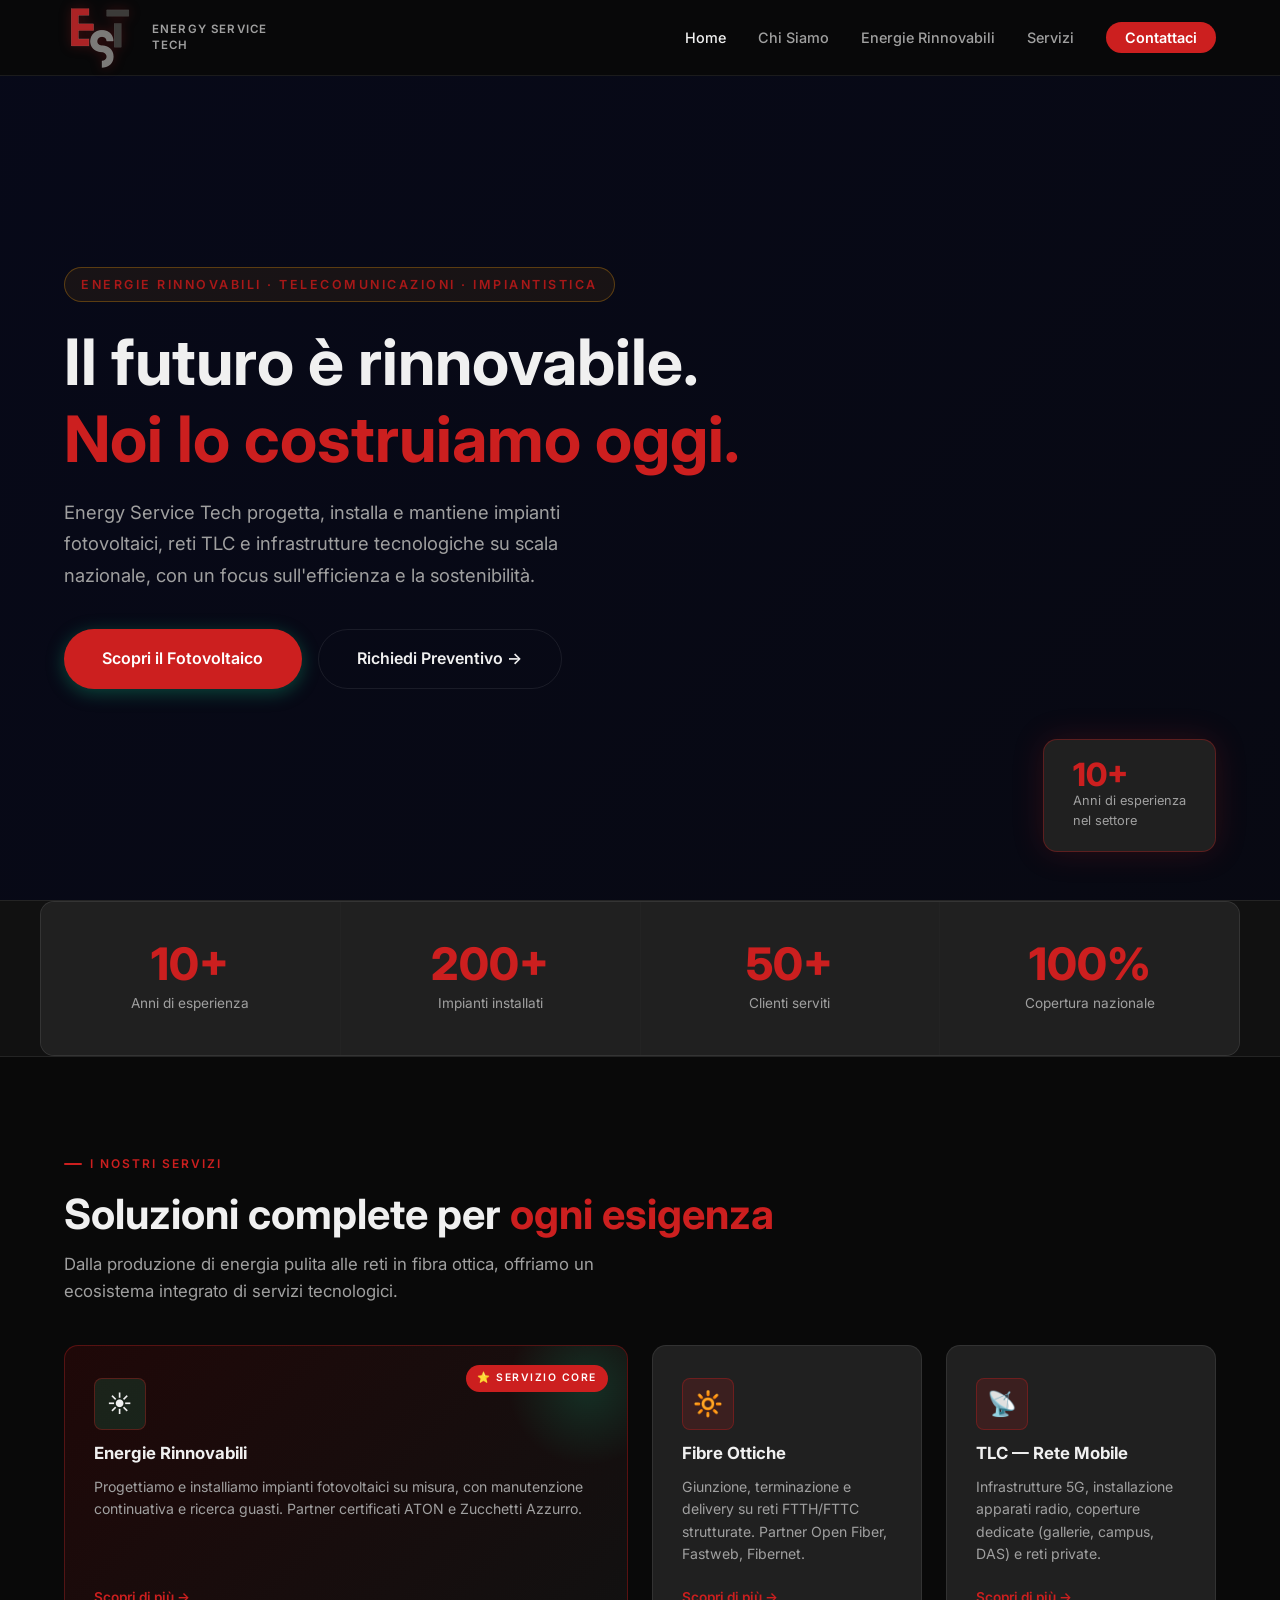
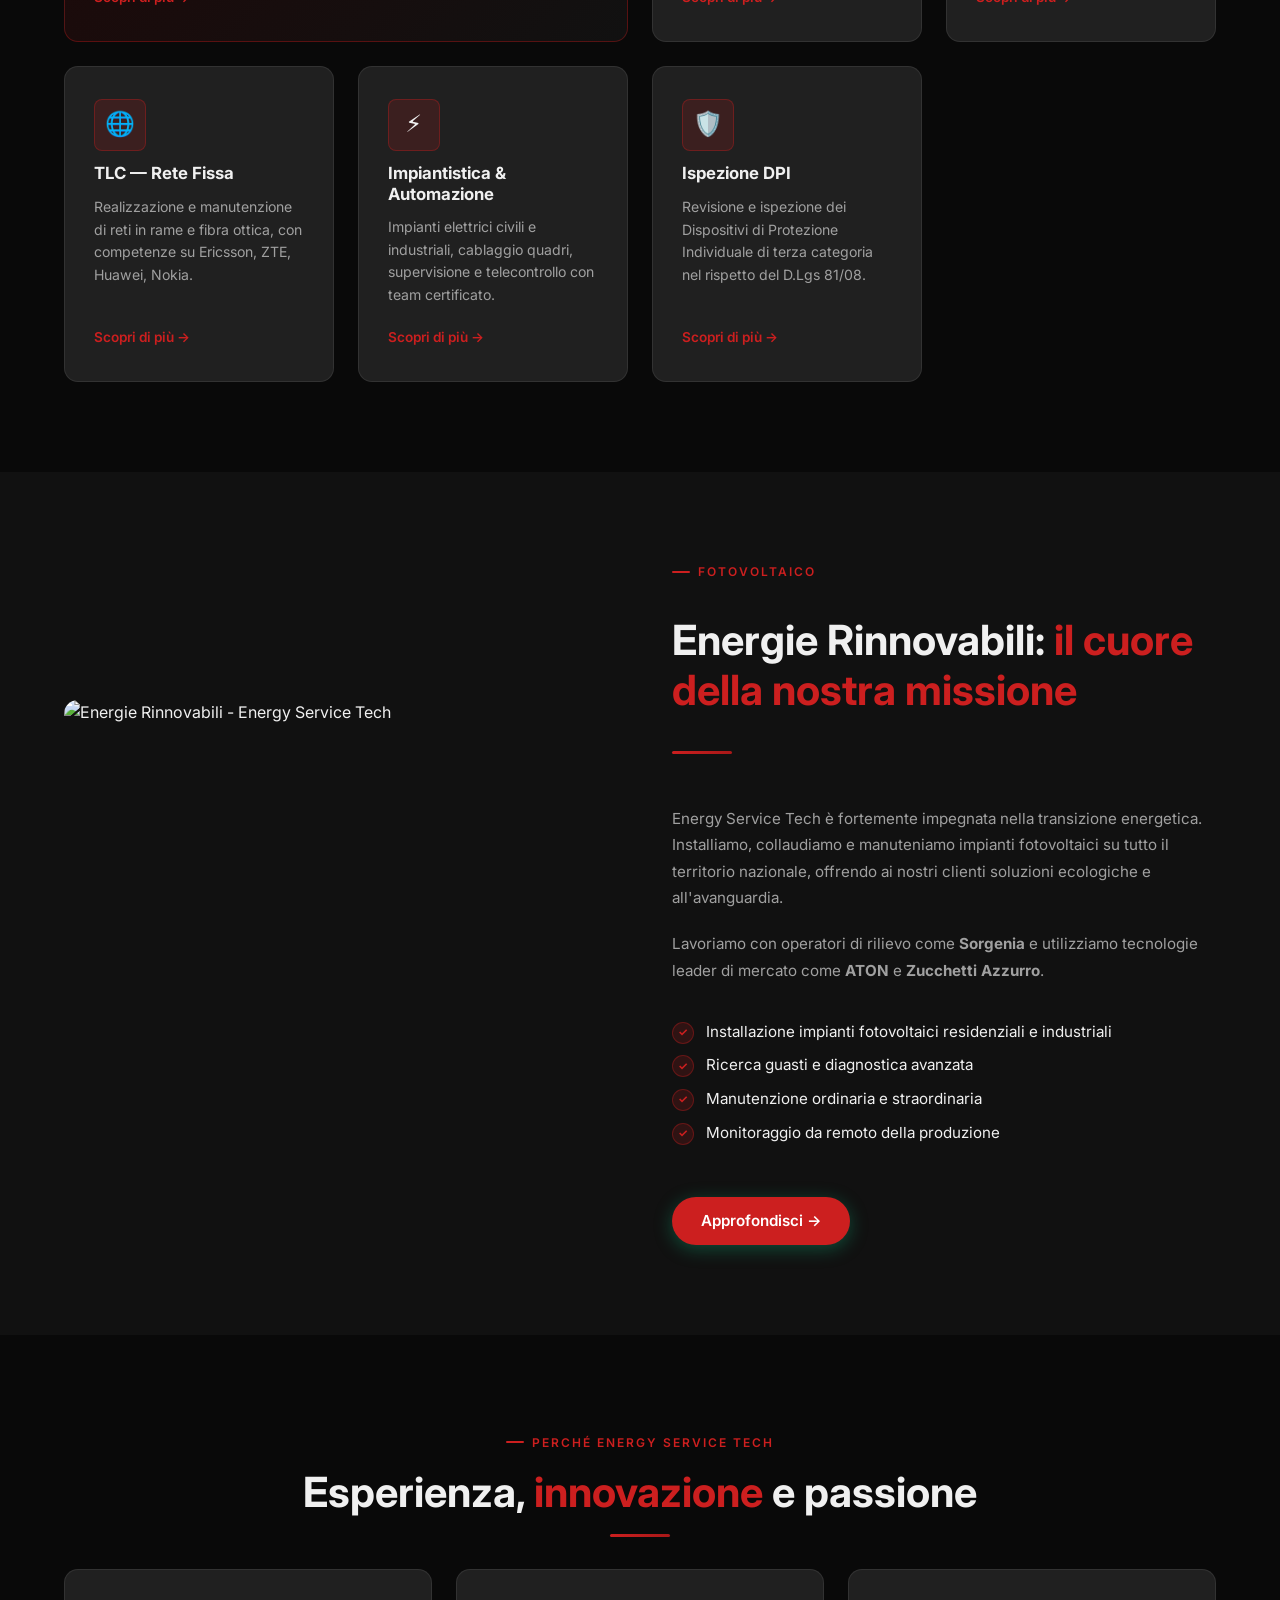
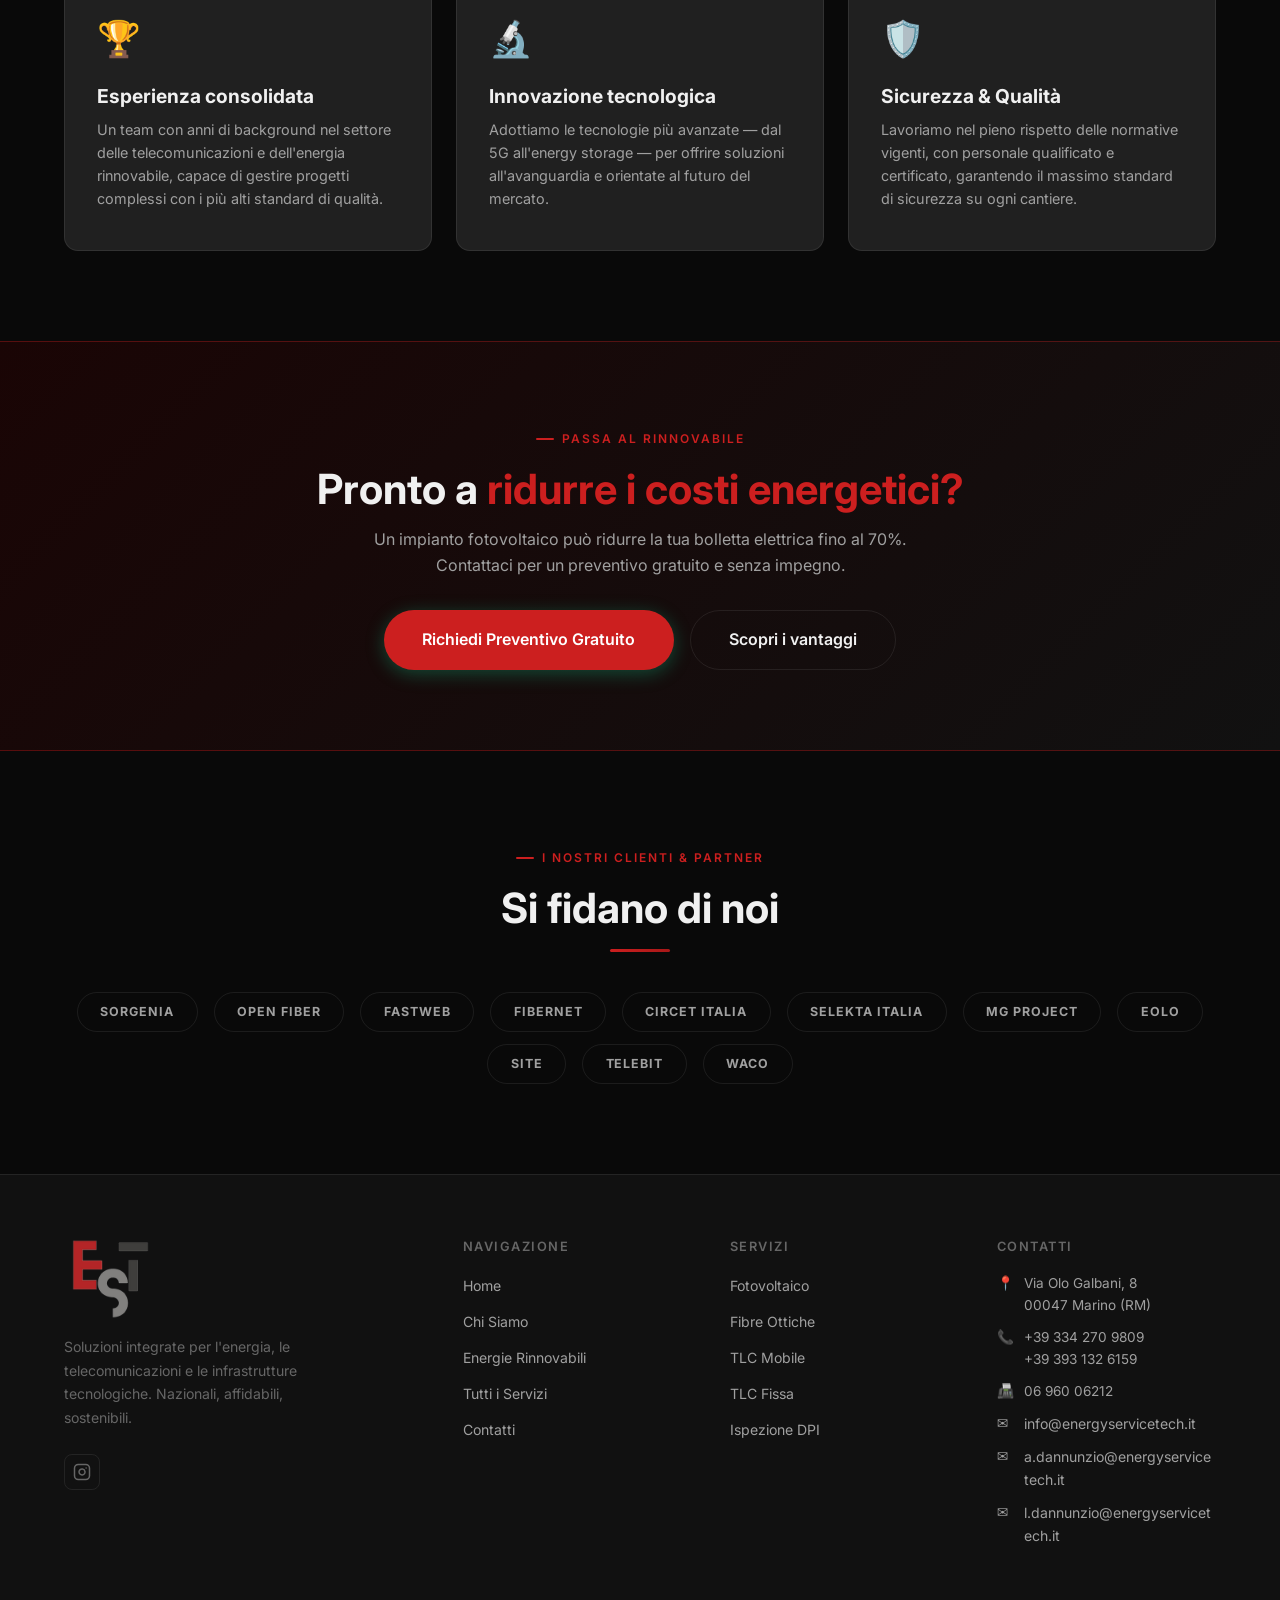
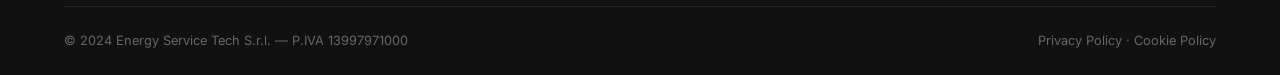
==== commit 6e64d2de: "Fix mobile menu (inset→explicit) + replace partner logos with chips" ====
--- a/index.html
+++ b/index.html
@@ -18,7 +18,7 @@
 <nav class="navbar">
   <a href="index.html" class="nav-logo" style="display:flex;align-items:center;gap:.75rem;">
     <img src="logo.png" alt="Energy Service Tech Logo" height="62" style="display:block;"/>
-    <span style="font-size:.72rem;font-weight:600;letter-spacing:.1em;color:var(--text-2);text-transform:uppercase;line-height:1.35;">Energy Service<br>Tech</span>
+    <span class="nav-logo-text" style="font-size:.72rem;font-weight:600;letter-spacing:.1em;color:var(--text-2);text-transform:uppercase;line-height:1.35;">Energy Service<br>Tech</span>
   </a>
   <div class="nav-toggle" id="navToggle" aria-label="Menu" role="button" tabindex="0">
     <span></span><span></span><span></span>
@@ -33,7 +33,7 @@
 </nav>
 
 <!-- ═══════════ HERO ═══════════ -->
-<section class="hero" style="min-height:100vh;">
+<section class="hero">
   <div class="hero-bg" style="background-image:url('https://images.unsplash.com/photo-1509391366360-2e959784a276?w=1920&q=80&auto=format&fit=crop');"></div>
   <div class="hero-content" style="max-width:1200px;margin:0 auto;width:100%;">
     <div class="hero-eyebrow">Energie Rinnovabili · Telecomunicazioni · Impiantistica</div>
@@ -132,7 +132,7 @@
 </section>
 
 <!-- ═══════════ FOTOVOLTAICO FOCUS ═══════════ -->
-<section style="background:var(--bg-1);padding:90px 5%;">
+<section class="section-alt">
   <div class="feature-row" style="max-width:1200px;margin:0 auto;">
     <div class="feature-img fade-in">
       <img src="pannelli solari 2.jpg" alt="Energie Rinnovabili - Energy Service Tech" loading="lazy"/>
@@ -197,98 +197,54 @@
 
 <!-- ═══════════ CLIENTI ═══════════ -->
 <style>
-.client-logo-link {
-  display:inline-flex;
-  align-items:center;
-  justify-content:center;
-  height:48px;
-  filter: brightness(0) invert(0.6);
-  opacity:.65;
-  transition:filter .35s ease, opacity .35s ease;
-  text-decoration:none;
+.partner-grid {
+  display: flex;
+  flex-wrap: wrap;
+  justify-content: center;
+  align-items: center;
+  gap: .75rem 1rem;
+  margin-top: 2.5rem;
 }
-.client-logo-link:hover {
-  filter:none;
-  opacity:1;
+.partner-chip {
+  display: inline-flex;
+  align-items: center;
+  padding: .55rem 1.4rem;
+  border: 1px solid var(--border);
+  border-radius: 999px;
+  font-size: .78rem;
+  font-weight: 700;
+  letter-spacing: .08em;
+  color: var(--text-2);
+  text-transform: uppercase;
+  white-space: nowrap;
+  text-decoration: none;
+  transition: border-color .25s, color .25s, background .25s;
 }
-.client-logo-img {
-  max-height:38px;
-  max-width:130px;
-  width:auto;
-  object-fit:contain;
-  display:block;
-}
-.client-logo-text {
-  font-size:.8rem;
-  font-weight:700;
-  letter-spacing:.08em;
-  color:var(--text-2);
-  text-transform:uppercase;
-  white-space:nowrap;
+a.partner-chip:hover {
+  border-color: var(--green);
+  color: var(--text-1);
+  background: var(--green-glow);
 }
 </style>
 <section>
   <div class="section-inner">
     <div class="text-center">
-      <div class="section-tag">I nostri clienti</div>
+      <div class="section-tag">I nostri clienti & partner</div>
       <h2 class="section-title">Si fidano di noi</h2>
       <div class="divider"></div>
     </div>
-    <div style="display:flex;flex-wrap:wrap;justify-content:center;align-items:center;gap:2rem 3.5rem;margin-top:2.5rem;">
-
-      <a href="https://www.sorgenia.it" target="_blank" rel="noopener" class="client-logo-link" title="Sorgenia">
-        <img src="https://www.sorgenia.it/sites/default/themes/sorgenia/assets/images/logo.svg" alt="Sorgenia" class="client-logo-img"
-          onerror="this.outerHTML='<span class=\'client-logo-text\'>Sorgenia</span>'"/>
-      </a>
-
-      <a href="https://openfiber.it" target="_blank" rel="noopener" class="client-logo-link" title="Open Fiber">
-        <img src="https://logo.clearbit.com/openfiber.it" alt="Open Fiber" class="client-logo-img"
-          onerror="this.outerHTML='<span class=\'client-logo-text\'>Open Fiber</span>'"/>
-      </a>
-
-      <a href="https://www.fastweb.it" target="_blank" rel="noopener" class="client-logo-link" title="Fastweb">
-        <img src="https://www.fastweb.it/adsl-fibra-ottica/gfx/dual/logo_black.svg" alt="Fastweb" class="client-logo-img"
-          onerror="this.outerHTML='<span class=\'client-logo-text\'>Fastweb</span>'"/>
-      </a>
-
-      <a href="https://www.fibernet.it" target="_blank" rel="noopener" class="client-logo-link" title="Fibernet">
-        <img src="https://logo.clearbit.com/fibernet.it" alt="Fibernet" class="client-logo-img"
-          onerror="this.outerHTML='<span class=\'client-logo-text\'>Fibernet</span>'"/>
-      </a>
-
-      <a href="https://www.circet.it" target="_blank" rel="noopener" class="client-logo-link" title="Circet Italia">
-        <img src="https://www.circet.it/medias/_processed_/6/b/csm_logo_Italia_40562115ab.png" alt="Circet Italia" class="client-logo-img"
-          onerror="this.outerHTML='<span class=\'client-logo-text\'>Circet Italia</span>'"/>
-      </a>
-
-      <a href="https://selekta.it" target="_blank" rel="noopener" class="client-logo-link" title="Selekta Italia">
-        <img src="https://logo.clearbit.com/selekta.it" alt="Selekta Italia" class="client-logo-img"
-          onerror="this.outerHTML='<span class=\'client-logo-text\'>Selekta Italia</span>'"/>
-      </a>
-
-      <a href="#" class="client-logo-link" title="MG Project">
-        <span class="client-logo-text">MG Project</span>
-      </a>
-
-      <a href="https://www.eolo.it" target="_blank" rel="noopener" class="client-logo-link" title="EOLO">
-        <img src="https://www.eolo.it/web/imperex/image/4edd84de_logo-eolo.webp" alt="EOLO" class="client-logo-img"
-          onerror="this.outerHTML='<span class=\'client-logo-text\'>EOLO</span>'"/>
-      </a>
-
-      <a href="https://www.sitespa.it" target="_blank" rel="noopener" class="client-logo-link" title="SITE">
-        <img src="https://www.sitespa.it/wp-content/uploads/2019/04/logo-ita.png" alt="SITE" class="client-logo-img"
-          onerror="this.outerHTML='<span class=\'client-logo-text\'>SITE</span>'"/>
-      </a>
-
-      <a href="https://www.telebit.it" target="_blank" rel="noopener" class="client-logo-link" title="Telebit">
-        <img src="https://www.telebit.it/wp-content/uploads/2024/12/logo.svg" alt="Telebit" class="client-logo-img"
-          onerror="this.outerHTML='<span class=\'client-logo-text\'>Telebit</span>'"/>
-      </a>
-
-      <a href="#" class="client-logo-link" title="Waco">
-        <span class="client-logo-text">Waco</span>
-      </a>
-
+    <div class="partner-grid">
+      <a href="https://www.sorgenia.it"  target="_blank" rel="noopener" class="partner-chip">Sorgenia</a>
+      <a href="https://openfiber.it"      target="_blank" rel="noopener" class="partner-chip">Open Fiber</a>
+      <a href="https://www.fastweb.it"   target="_blank" rel="noopener" class="partner-chip">Fastweb</a>
+      <a href="https://www.fibernet.it"  target="_blank" rel="noopener" class="partner-chip">Fibernet</a>
+      <a href="https://www.circet.it"    target="_blank" rel="noopener" class="partner-chip">Circet Italia</a>
+      <a href="https://selekta.it"        target="_blank" rel="noopener" class="partner-chip">Selekta Italia</a>
+      <span class="partner-chip">MG Project</span>
+      <a href="https://www.eolo.it"      target="_blank" rel="noopener" class="partner-chip">EOLO</a>
+      <a href="https://www.sitespa.it"   target="_blank" rel="noopener" class="partner-chip">SITE</a>
+      <a href="https://www.telebit.it"   target="_blank" rel="noopener" class="partner-chip">Telebit</a>
+      <span class="partner-chip">Waco</span>
     </div>
   </div>
 </section>
@@ -351,7 +307,18 @@
 <script>
 const toggle = document.getElementById('navToggle');
 const links  = document.getElementById('navLinks');
-toggle.addEventListener('click', () => links.classList.toggle('open'));
+toggle.addEventListener('click', () => {
+  links.classList.toggle('open');
+  toggle.classList.toggle('active');
+});
+links.querySelectorAll('a').forEach(a => {
+  a.addEventListener('click', () => { links.classList.remove('open'); toggle.classList.remove('active'); });
+});
+document.addEventListener('click', e => {
+  if (!toggle.contains(e.target) && !links.contains(e.target)) {
+    links.classList.remove('open'); toggle.classList.remove('active');
+  }
+});
 const obs = new IntersectionObserver(entries => {
   entries.forEach(e => { if(e.isIntersecting) { e.target.classList.add('visible'); obs.unobserve(e.target); } });
 }, { threshold: 0.12 });
--- a/style.css
+++ b/style.css
@@ -132,8 +132,13 @@
   width: 24px; height: 2px;
   background: var(--text-1);
   border-radius: 2px;
-  transition: .3s;
-}
+  transition: transform .3s, opacity .3s;
+  transform-origin: center;
+}
+/* Hamburger → X quando aperto */
+.nav-toggle.active span:nth-child(1) { transform: rotate(45deg) translate(5px, 5px); }
+.nav-toggle.active span:nth-child(2) { opacity: 0; transform: translateX(-8px); }
+.nav-toggle.active span:nth-child(3) { transform: rotate(-45deg) translate(5px, -5px); }
 
 /* ---------- BUTTONS ---------- */
 .btn {
@@ -700,6 +705,9 @@
 .footer-bottom a { color: var(--text-3); transition: color .2s; }
 .footer-bottom a:hover { color: var(--green); }
 
+/* ---------- SECTION ALT ---------- */
+.section-alt { background: var(--bg-1); }
+
 /* ---------- UTILITIES ---------- */
 .text-center { text-align: center; }
 .text-center .section-subtitle { margin-left: auto; margin-right: auto; }
@@ -731,21 +739,126 @@
   .why-grid { grid-template-columns: 1fr 1fr; }
   .contact-grid { grid-template-columns: 1fr; }
 }
+
 @media (max-width: 768px) {
-  section { padding: 64px 5%; }
-  .nav-links { display: none; flex-direction: column; position: fixed; inset: var(--nav-h) 0 0 0; background: rgba(9,9,9,.97); padding: 2rem 5%; gap: 1.2rem; z-index: 999; align-items: flex-start; }
+  section { padding: 56px 4%; }
+
+  /* Navbar */
+  .nav-links {
+    display: none;
+    flex-direction: column;
+    position: fixed;
+    top: var(--nav-h);
+    left: 0;
+    right: 0;
+    bottom: 0;
+    height: calc(100vh - var(--nav-h));
+    background: rgba(9,9,9,.97);
+    padding: 2.5rem 5%;
+    gap: 1.2rem;
+    z-index: 999;
+    align-items: flex-start;
+    overflow-y: auto;
+  }
   .nav-links.open { display: flex; }
   .nav-links a { font-size: 1.1rem; }
   .nav-links a.nav-cta { margin-top: .5rem; width: fit-content; }
   .nav-toggle { display: flex; }
+  .nav-logo-text { display: none; }
+
+  /* Hero principale */
+  .hero { padding: calc(var(--nav-h) + 40px) 4% 60px; }
+  .hero-eyebrow {
+    font-size: .7rem;
+    letter-spacing: 1.5px;
+    padding: .35rem .85rem;
+    white-space: normal;
+    line-height: 1.5;
+  }
+  .hero-sub { font-size: 1rem; max-width: 100%; }
+  .hero-badge { display: none; }
+
+  /* Page hero (sottopagine) */
+  .page-hero {
+    padding-top: calc(var(--nav-h) + 40px);
+    padding-bottom: 48px;
+    padding-left: 4%;
+    padding-right: 4%;
+  }
+
+  /* Card e griglie */
   .service-card.featured { grid-column: span 1; }
   .why-grid { grid-template-columns: 1fr; }
   .stats-grid { grid-template-columns: 1fr 1fr; }
   .footer-top { grid-template-columns: 1fr; gap: 2rem; }
-  .hero-badge { display: none; }
   .form-row { grid-template-columns: 1fr; }
-}
+
+  /* CTA band */
+  .cta-band { padding: 56px 4%; }
+  .cta-band .btn-group {
+    flex-direction: column;
+    align-items: center;
+  }
+  .cta-band .btn-group .btn {
+    width: 100%;
+    max-width: 360px;
+    justify-content: center;
+  }
+
+  /* Contact form */
+  .contact-form { padding: 1.8rem; }
+}
+
 @media (max-width: 480px) {
-  .stats-grid { grid-template-columns: 1fr; }
-  h1 { font-size: 2rem; }
-}
+  section { padding: 44px 4%; }
+  h1 { font-size: 1.85rem; }
+  h2 { font-size: 1.45rem; }
+  h3 { font-size: 1.05rem; }
+
+  /* Hero */
+  .hero {
+    min-height: 100svh;
+    padding: calc(var(--nav-h) + 28px) 4% 48px;
+  }
+  .hero-eyebrow {
+    font-size: .65rem;
+    letter-spacing: 1px;
+    padding: .3rem .75rem;
+  }
+  .hero-sub { font-size: .95rem; }
+  .hero-ctas { flex-direction: column; gap: .75rem; }
+  .hero-ctas .btn { width: 100%; justify-content: center; }
+
+  /* Page hero */
+  .page-hero {
+    padding-top: calc(var(--nav-h) + 28px);
+    padding-bottom: 40px;
+    padding-left: 4%;
+    padding-right: 4%;
+  }
+
+  /* Nav logo ridotto */
+  .nav-logo img { height: 48px; }
+
+  /* Stats */
+  .stats-grid { grid-template-columns: 1fr 1fr; }
+  .stat-item { padding: 1.6rem 1rem; }
+  .stat-num { font-size: 2.2rem; }
+
+  /* Bottoni */
+  .btn-lg { padding: .85rem 1.6rem; font-size: .95rem; }
+
+  /* CTA band */
+  .cta-band { padding: 44px 4%; }
+  .cta-band .btn-group .btn { max-width: 100%; }
+
+  /* Contact form */
+  .contact-form { padding: 1.2rem; }
+  .contact-form .btn { width: 100%; justify-content: center; }
+
+  /* Footer */
+  .footer { padding: 44px 4% 0; }
+
+  /* Section tag */
+  .section-tag { font-size: .68rem; letter-spacing: 1.5px; }
+}
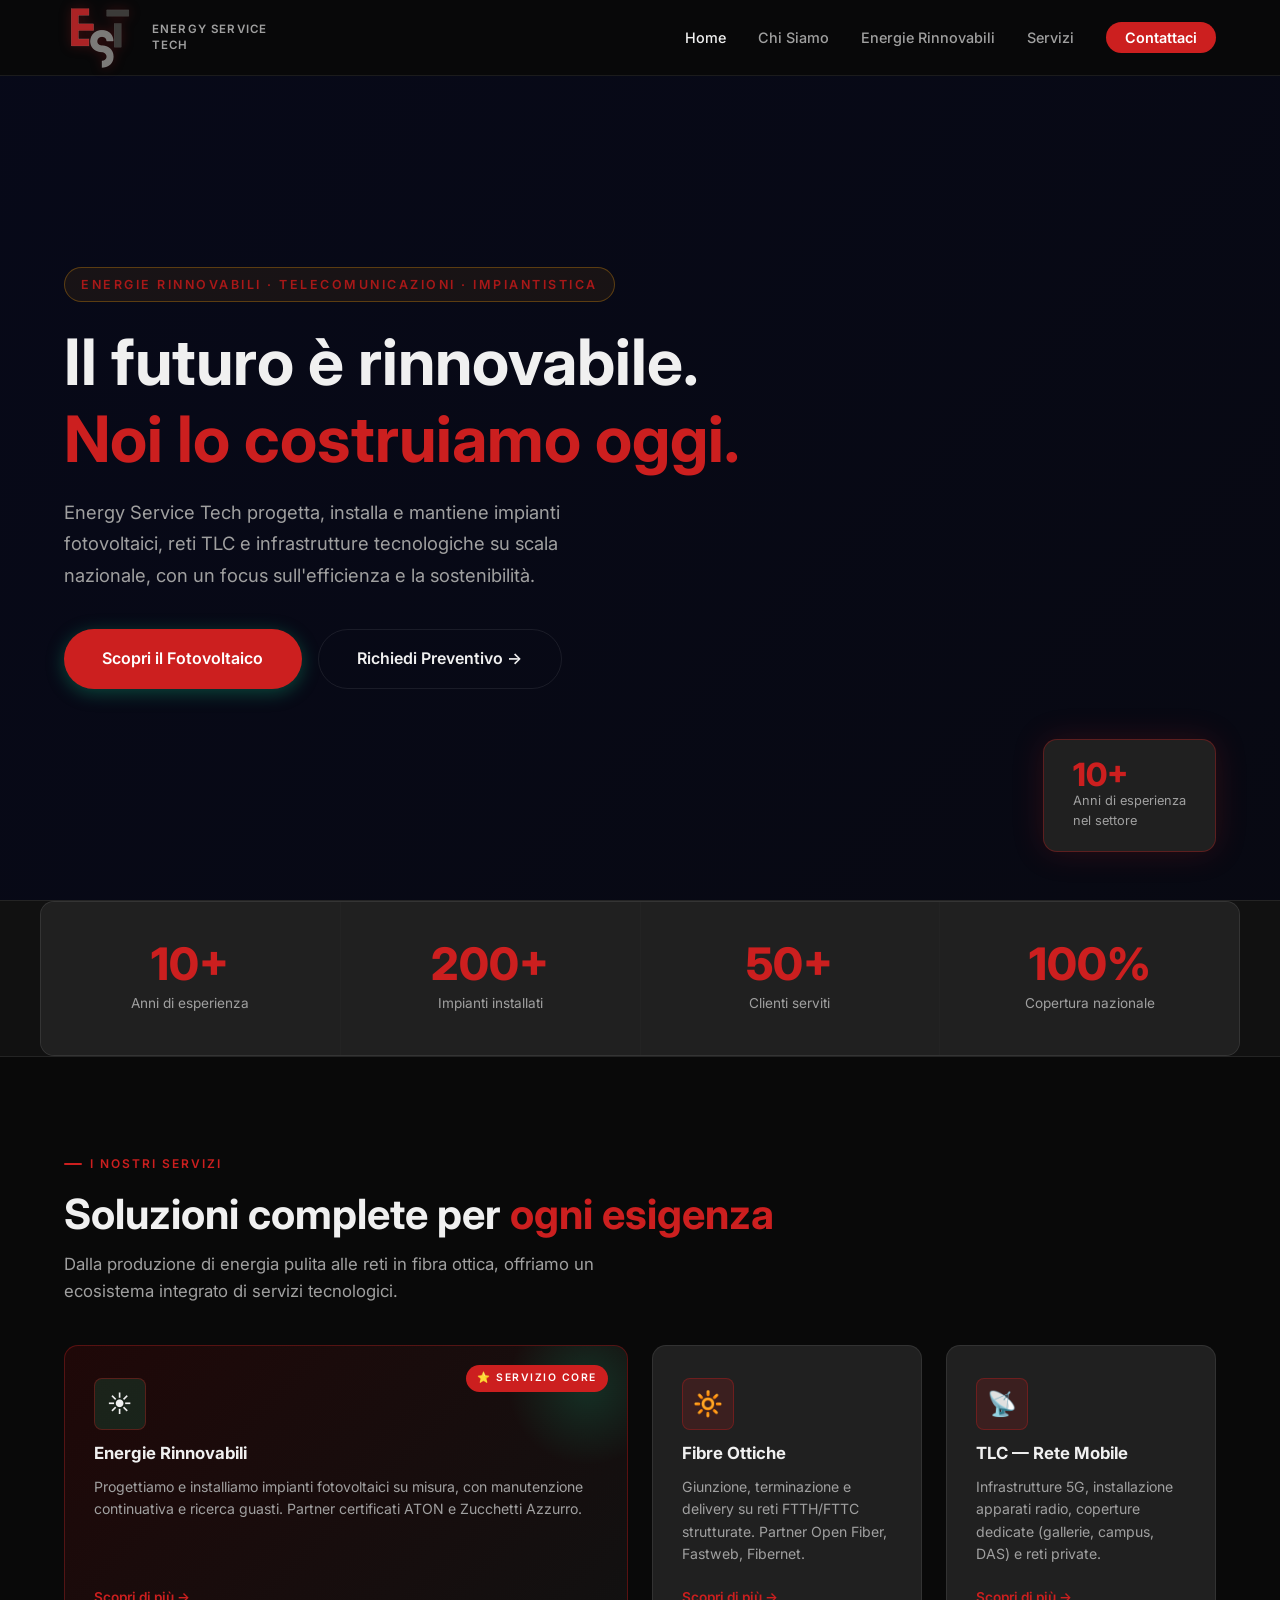
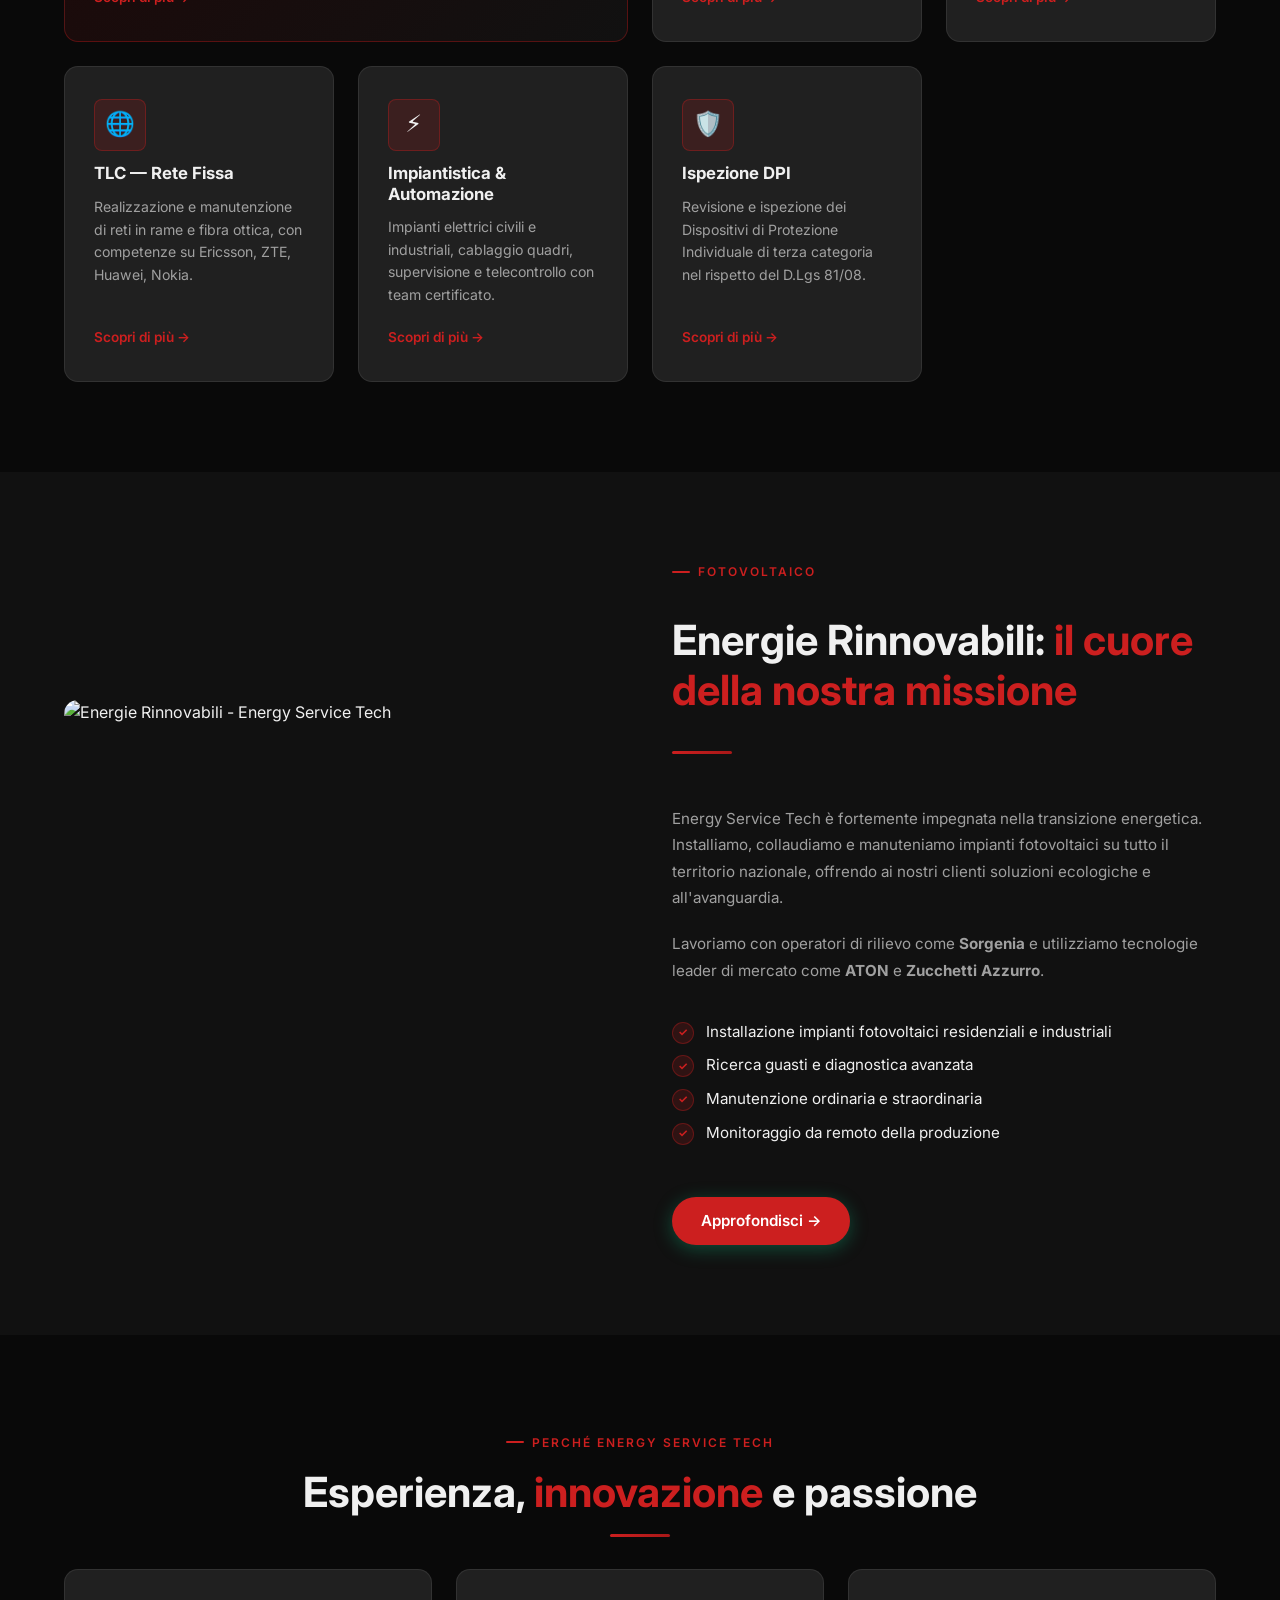
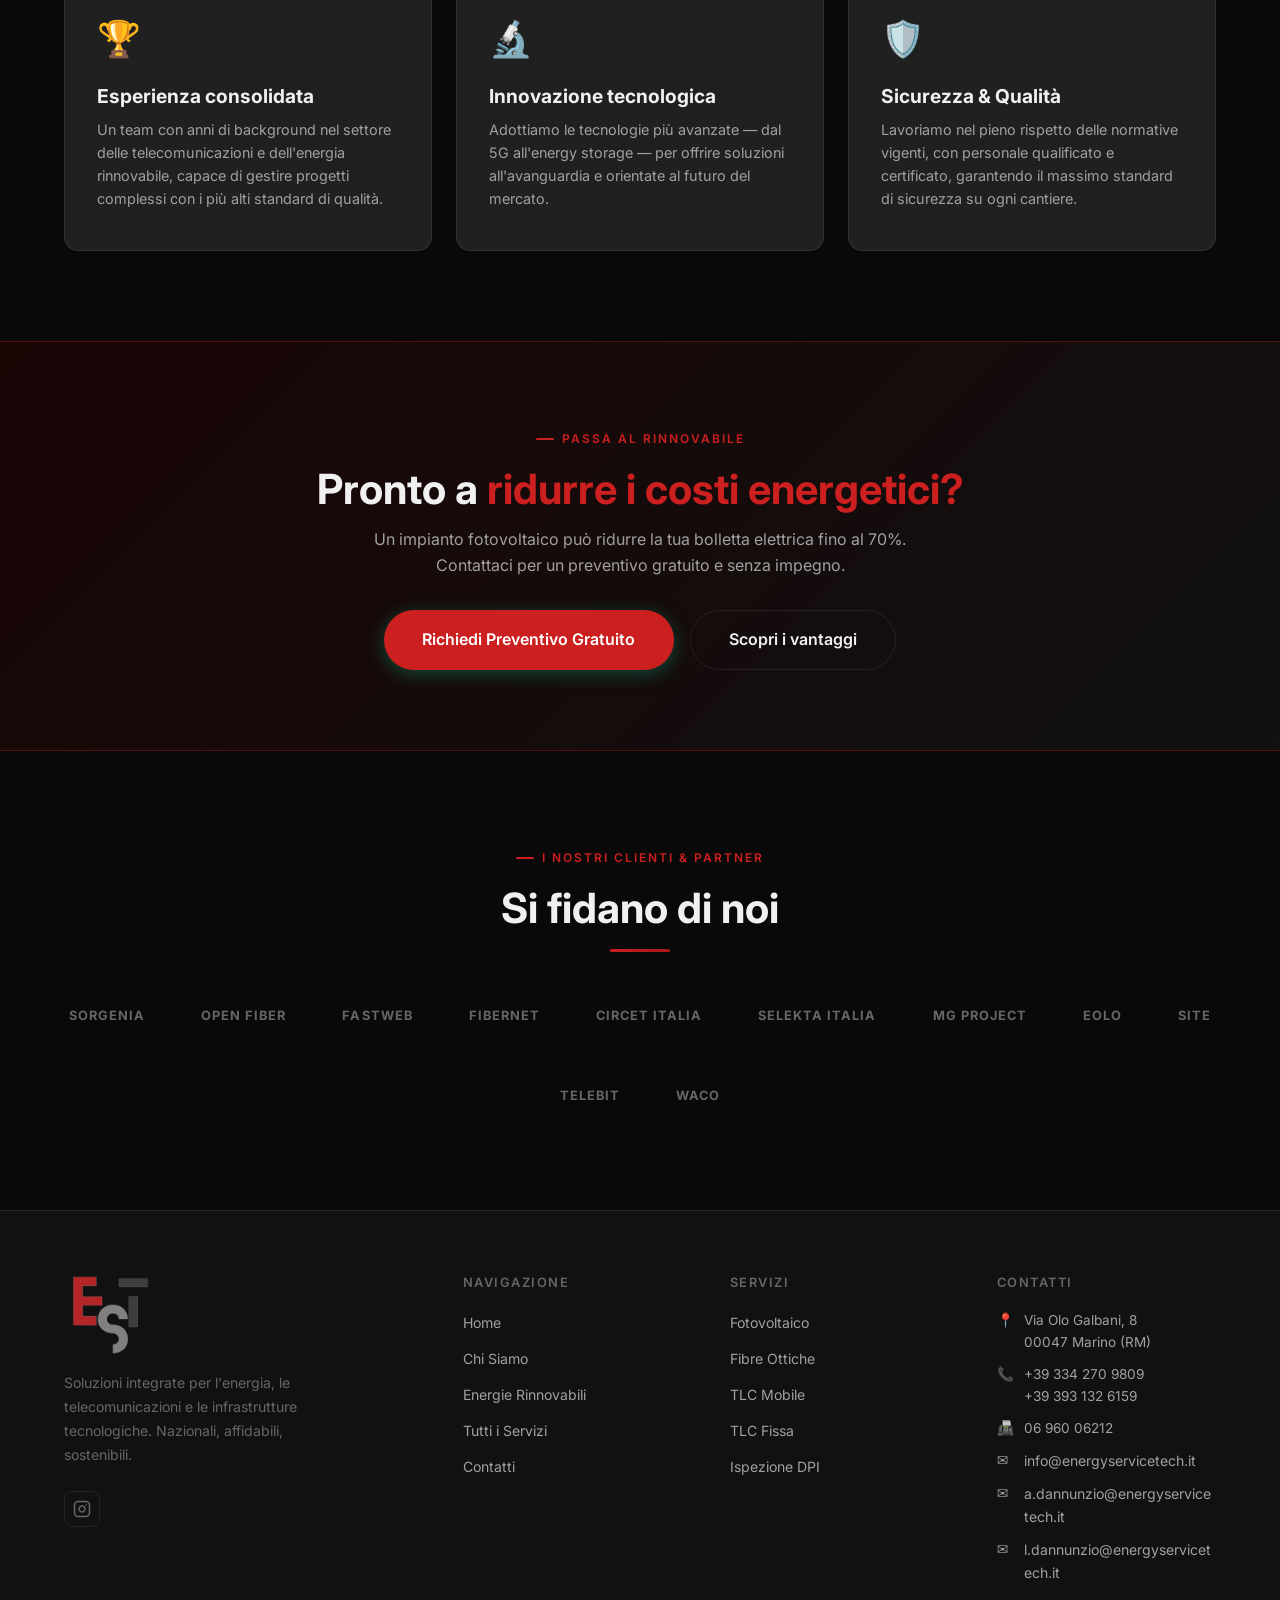
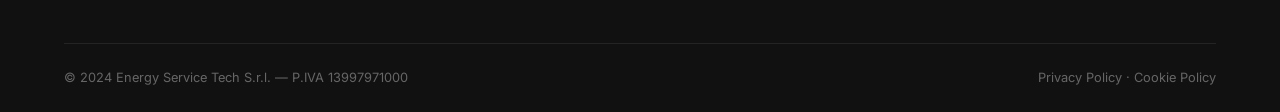
==== commit e0f26521: "Restore client logos on homepage (same as chi-siamo)" ====
--- a/index.html
+++ b/index.html
@@ -196,36 +196,6 @@
 </div>
 
 <!-- ═══════════ CLIENTI ═══════════ -->
-<style>
-.partner-grid {
-  display: flex;
-  flex-wrap: wrap;
-  justify-content: center;
-  align-items: center;
-  gap: .75rem 1rem;
-  margin-top: 2.5rem;
-}
-.partner-chip {
-  display: inline-flex;
-  align-items: center;
-  padding: .55rem 1.4rem;
-  border: 1px solid var(--border);
-  border-radius: 999px;
-  font-size: .78rem;
-  font-weight: 700;
-  letter-spacing: .08em;
-  color: var(--text-2);
-  text-transform: uppercase;
-  white-space: nowrap;
-  text-decoration: none;
-  transition: border-color .25s, color .25s, background .25s;
-}
-a.partner-chip:hover {
-  border-color: var(--green);
-  color: var(--text-1);
-  background: var(--green-glow);
-}
-</style>
 <section>
   <div class="section-inner">
     <div class="text-center">
@@ -233,18 +203,61 @@
       <h2 class="section-title">Si fidano di noi</h2>
       <div class="divider"></div>
     </div>
-    <div class="partner-grid">
-      <a href="https://www.sorgenia.it"  target="_blank" rel="noopener" class="partner-chip">Sorgenia</a>
-      <a href="https://openfiber.it"      target="_blank" rel="noopener" class="partner-chip">Open Fiber</a>
-      <a href="https://www.fastweb.it"   target="_blank" rel="noopener" class="partner-chip">Fastweb</a>
-      <a href="https://www.fibernet.it"  target="_blank" rel="noopener" class="partner-chip">Fibernet</a>
-      <a href="https://www.circet.it"    target="_blank" rel="noopener" class="partner-chip">Circet Italia</a>
-      <a href="https://selekta.it"        target="_blank" rel="noopener" class="partner-chip">Selekta Italia</a>
-      <span class="partner-chip">MG Project</span>
-      <a href="https://www.eolo.it"      target="_blank" rel="noopener" class="partner-chip">EOLO</a>
-      <a href="https://www.sitespa.it"   target="_blank" rel="noopener" class="partner-chip">SITE</a>
-      <a href="https://www.telebit.it"   target="_blank" rel="noopener" class="partner-chip">Telebit</a>
-      <span class="partner-chip">Waco</span>
+    <div style="display:flex;flex-wrap:wrap;justify-content:center;align-items:center;gap:2rem 3.5rem;margin-top:2.5rem;">
+
+      <a href="https://www.sorgenia.it" target="_blank" rel="noopener" class="client-logo-link" title="Sorgenia">
+        <img src="https://www.sorgenia.it/sites/default/themes/sorgenia/assets/images/logo.svg" alt="Sorgenia" class="client-logo-img"
+          onerror="this.outerHTML='<span class=\'client-logo-text\'>Sorgenia</span>'"/>
+      </a>
+
+      <a href="https://openfiber.it" target="_blank" rel="noopener" class="client-logo-link" title="Open Fiber">
+        <img src="https://logo.clearbit.com/openfiber.it" alt="Open Fiber" class="client-logo-img"
+          onerror="this.outerHTML='<span class=\'client-logo-text\'>Open Fiber</span>'"/>
+      </a>
+
+      <a href="https://www.fastweb.it" target="_blank" rel="noopener" class="client-logo-link" title="Fastweb">
+        <img src="https://www.fastweb.it/adsl-fibra-ottica/gfx/dual/logo_black.svg" alt="Fastweb" class="client-logo-img"
+          onerror="this.outerHTML='<span class=\'client-logo-text\'>Fastweb</span>'"/>
+      </a>
+
+      <a href="https://www.fibernet.it" target="_blank" rel="noopener" class="client-logo-link" title="Fibernet">
+        <img src="https://logo.clearbit.com/fibernet.it" alt="Fibernet" class="client-logo-img"
+          onerror="this.outerHTML='<span class=\'client-logo-text\'>Fibernet</span>'"/>
+      </a>
+
+      <a href="https://www.circet.it" target="_blank" rel="noopener" class="client-logo-link" title="Circet Italia">
+        <img src="https://www.circet.it/medias/_processed_/6/b/csm_logo_Italia_40562115ab.png" alt="Circet Italia" class="client-logo-img"
+          onerror="this.outerHTML='<span class=\'client-logo-text\'>Circet Italia</span>'"/>
+      </a>
+
+      <a href="https://selekta.it" target="_blank" rel="noopener" class="client-logo-link" title="Selekta Italia">
+        <img src="https://logo.clearbit.com/selekta.it" alt="Selekta Italia" class="client-logo-img"
+          onerror="this.outerHTML='<span class=\'client-logo-text\'>Selekta Italia</span>'"/>
+      </a>
+
+      <a href="#" class="client-logo-link" title="MG Project">
+        <span class="client-logo-text">MG Project</span>
+      </a>
+
+      <a href="https://www.eolo.it" target="_blank" rel="noopener" class="client-logo-link" title="EOLO">
+        <img src="https://www.eolo.it/web/imperex/image/4edd84de_logo-eolo.webp" alt="EOLO" class="client-logo-img"
+          onerror="this.outerHTML='<span class=\'client-logo-text\'>EOLO</span>'"/>
+      </a>
+
+      <a href="https://www.sitespa.it" target="_blank" rel="noopener" class="client-logo-link" title="SITE">
+        <img src="https://www.sitespa.it/wp-content/uploads/2019/04/logo-ita.png" alt="SITE" class="client-logo-img"
+          onerror="this.outerHTML='<span class=\'client-logo-text\'>SITE</span>'"/>
+      </a>
+
+      <a href="https://www.telebit.it" target="_blank" rel="noopener" class="client-logo-link" title="Telebit">
+        <img src="https://www.telebit.it/wp-content/uploads/2024/12/logo.svg" alt="Telebit" class="client-logo-img"
+          onerror="this.outerHTML='<span class=\'client-logo-text\'>Telebit</span>'"/>
+      </a>
+
+      <a href="#" class="client-logo-link" title="Waco">
+        <span class="client-logo-text">Waco</span>
+      </a>
+
     </div>
   </div>
 </section>
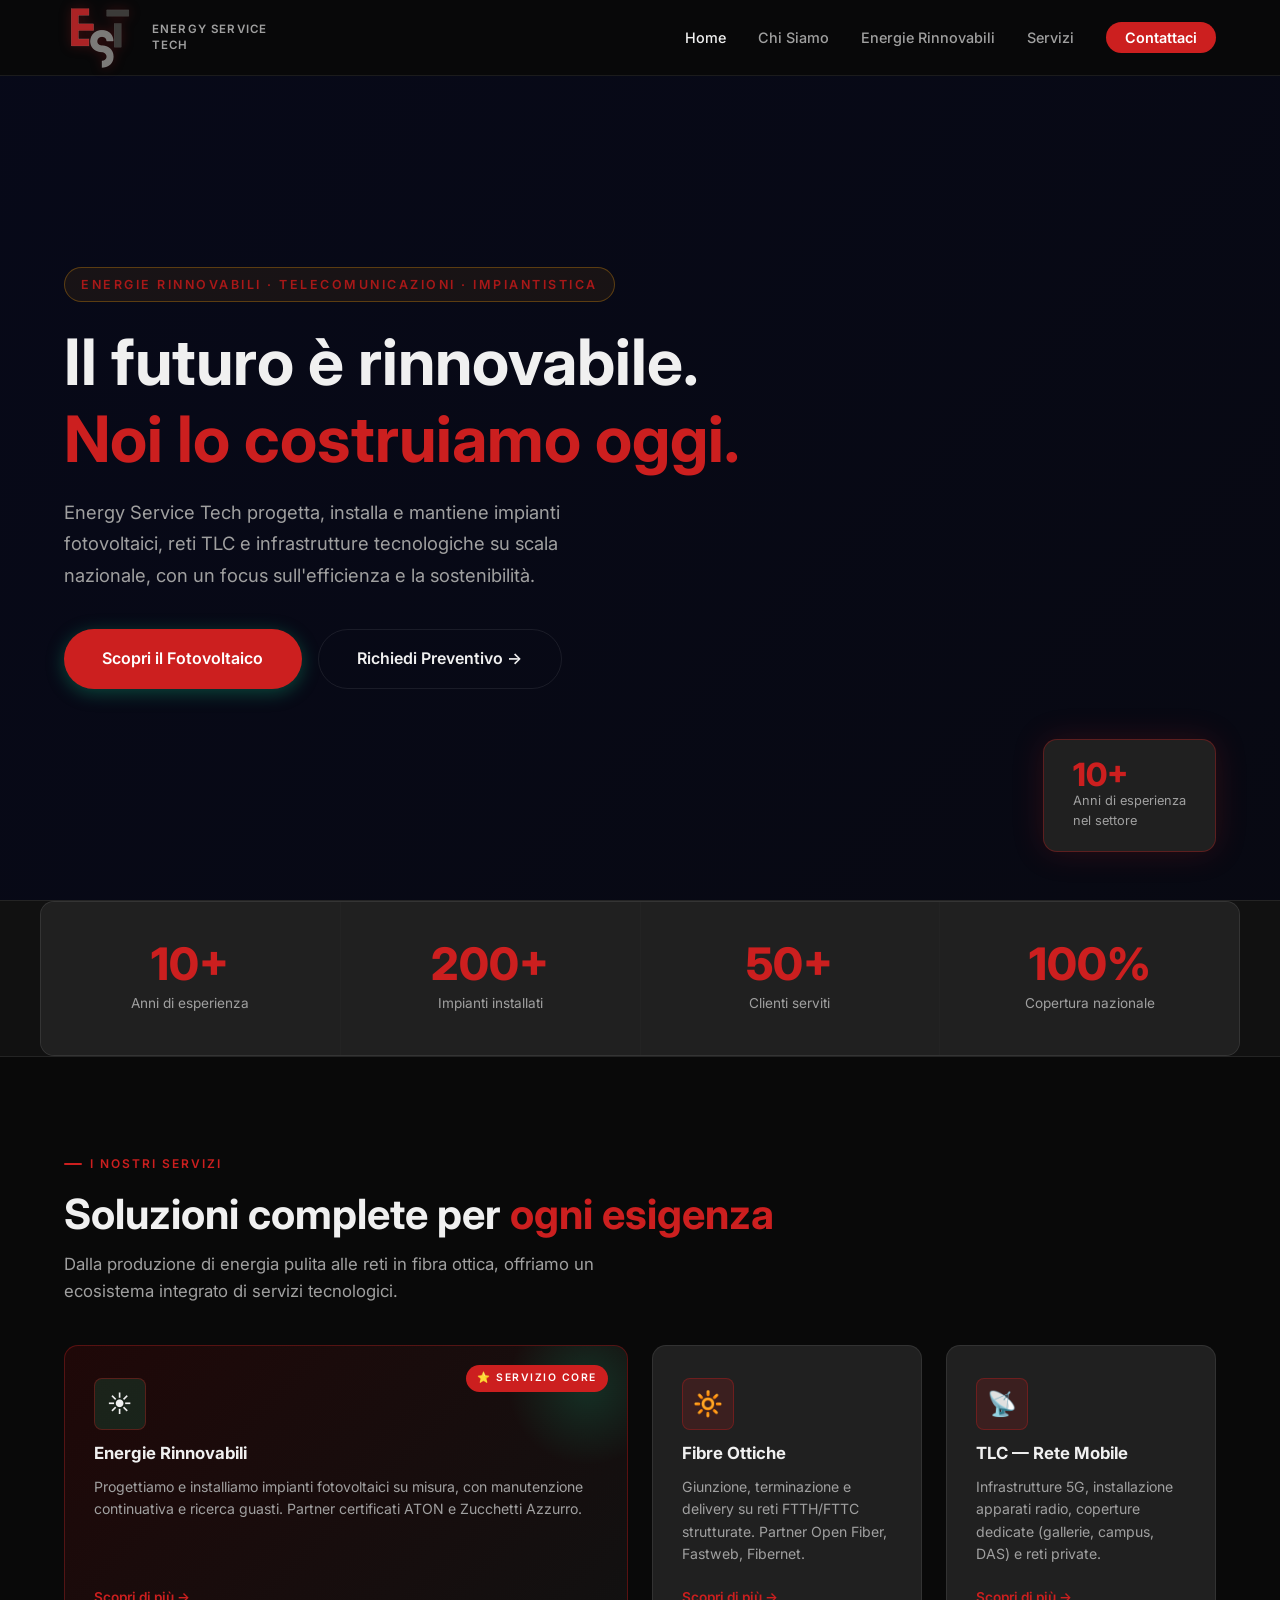
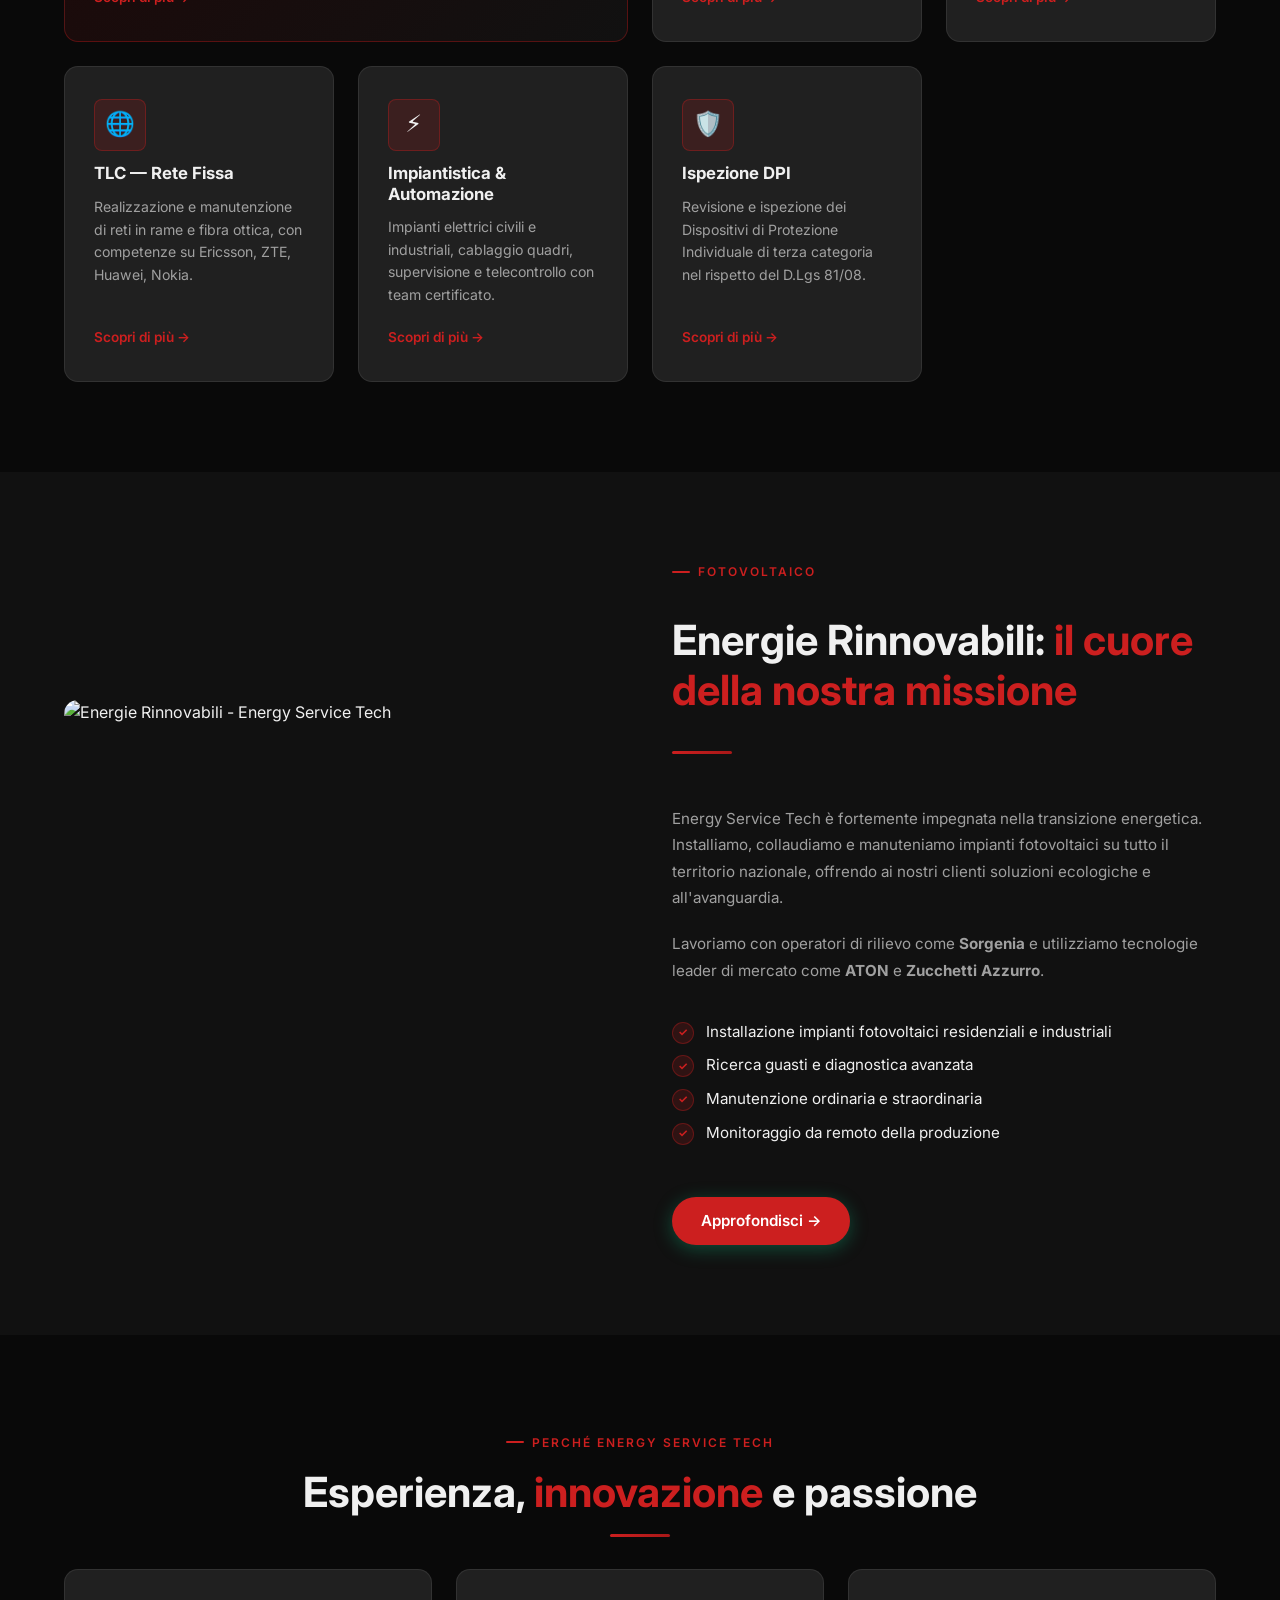
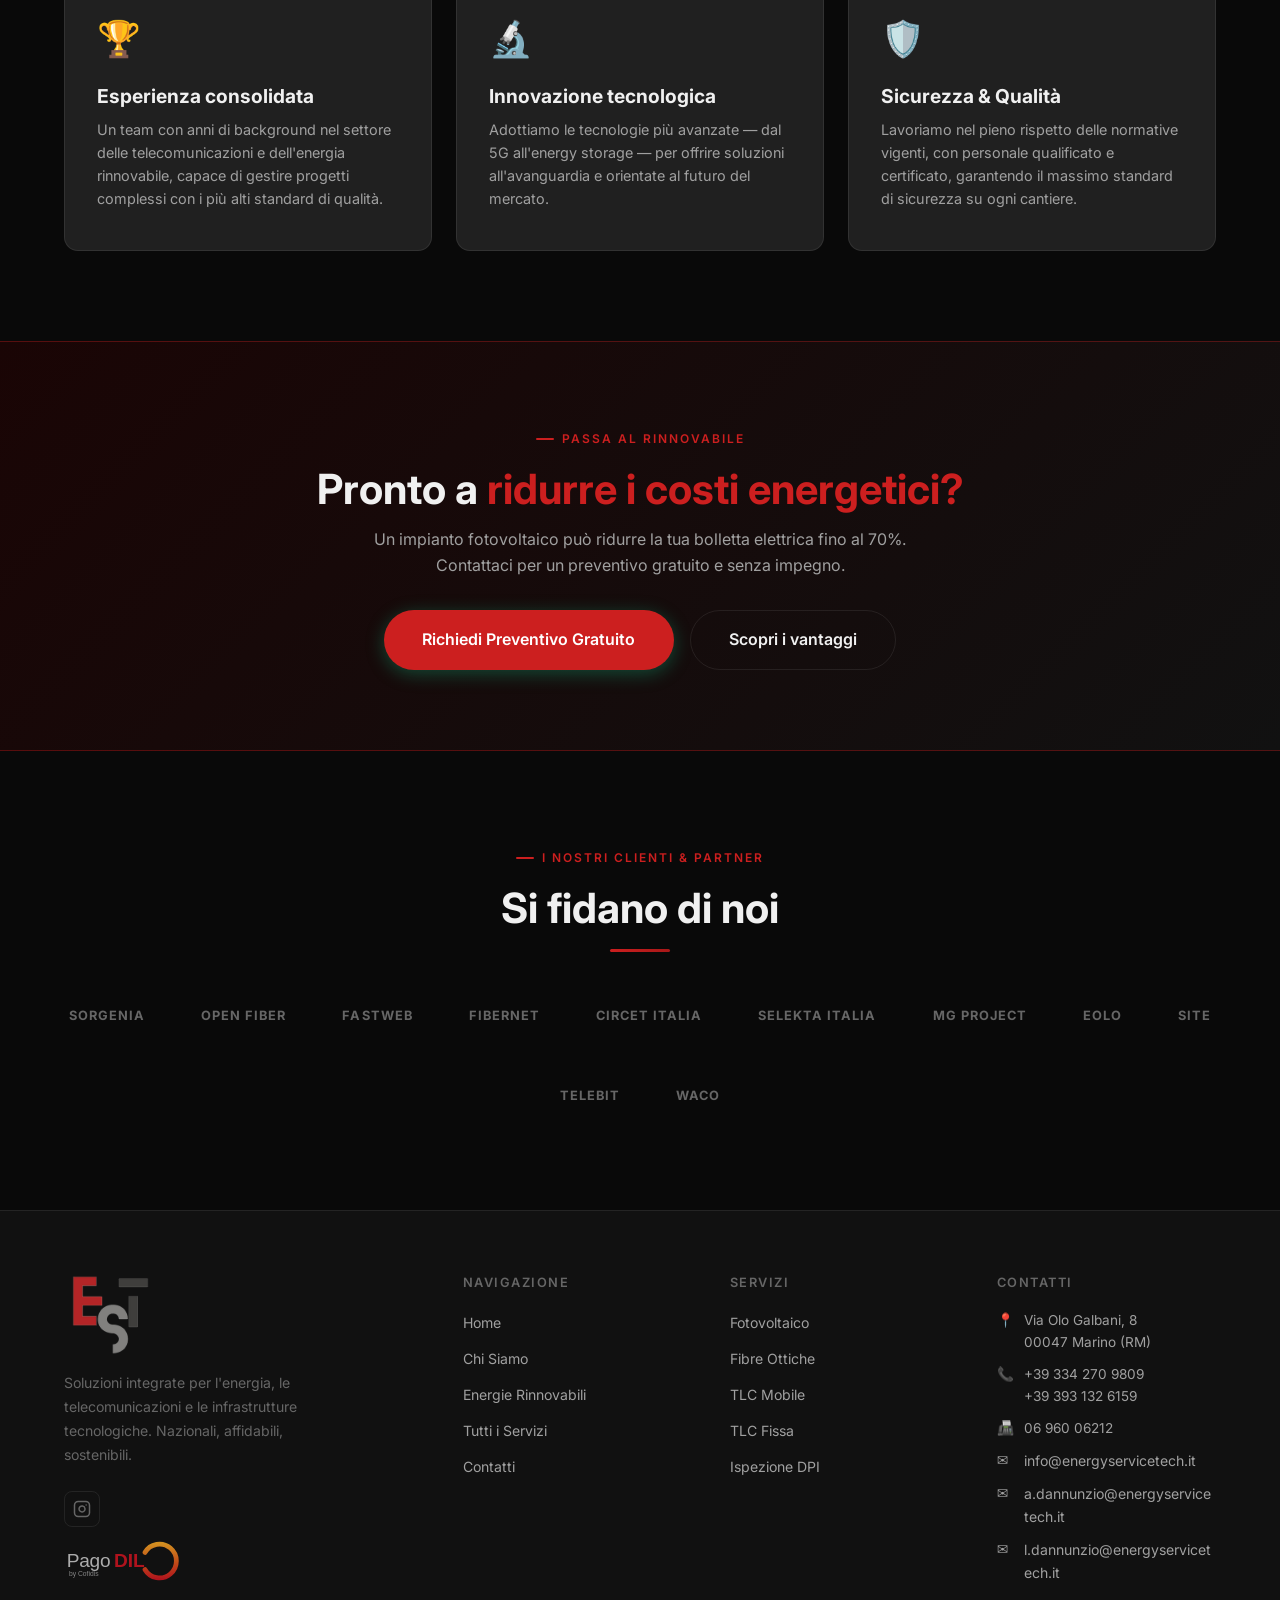
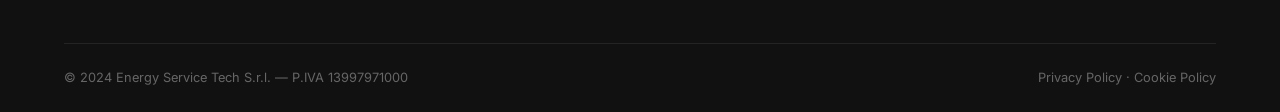
==== commit 32a164d3: "Add PagoDIL by Cofidis logo to footer (all pages)" ====
--- a/index.html
+++ b/index.html
@@ -270,10 +270,11 @@
         <div class="footer-logo"><img src="logo-large.png" alt="Energy Service Tech" height="80" style="display:block;"/></div>
         <p>Soluzioni integrate per l'energia, le telecomunicazioni e le infrastrutture tecnologiche. Nazionali, affidabili, sostenibili.</p>
 
-        <div style="margin-top:1rem;">
+        <div style="margin-top:1rem;display:flex;flex-direction:column;gap:.75rem;align-items:flex-start;">
           <a href="https://www.instagram.com/_energyservicetech_s.r.l/" target="_blank" rel="noopener" title="Seguici su Instagram" style="display:inline-flex;align-items:center;justify-content:center;width:36px;height:36px;border-radius:8px;border:1px solid var(--border);color:var(--text-3);transition:color .2s,border-color .2s;text-decoration:none;" onmouseover="this.style.color='#E1306C';this.style.borderColor='#E1306C'" onmouseout="this.style.color='';this.style.borderColor=''">
             <svg xmlns="http://www.w3.org/2000/svg" width="18" height="18" viewBox="0 0 24 24" fill="none" stroke="currentColor" stroke-width="2" stroke-linecap="round" stroke-linejoin="round"><rect x="2" y="2" width="20" height="20" rx="5" ry="5"/><path d="M16 11.37A4 4 0 1 1 12.63 8 4 4 0 0 1 16 11.37z"/><line x1="17.5" y1="6.5" x2="17.51" y2="6.5"/></svg>
           </a>
+          <img src="pagodil.svg" alt="PagoDIL by Cofidis" title="Finanziamento PagoDIL by Cofidis" style="height:44px;width:auto;opacity:.85;"/>
         </div>
       </div>
 
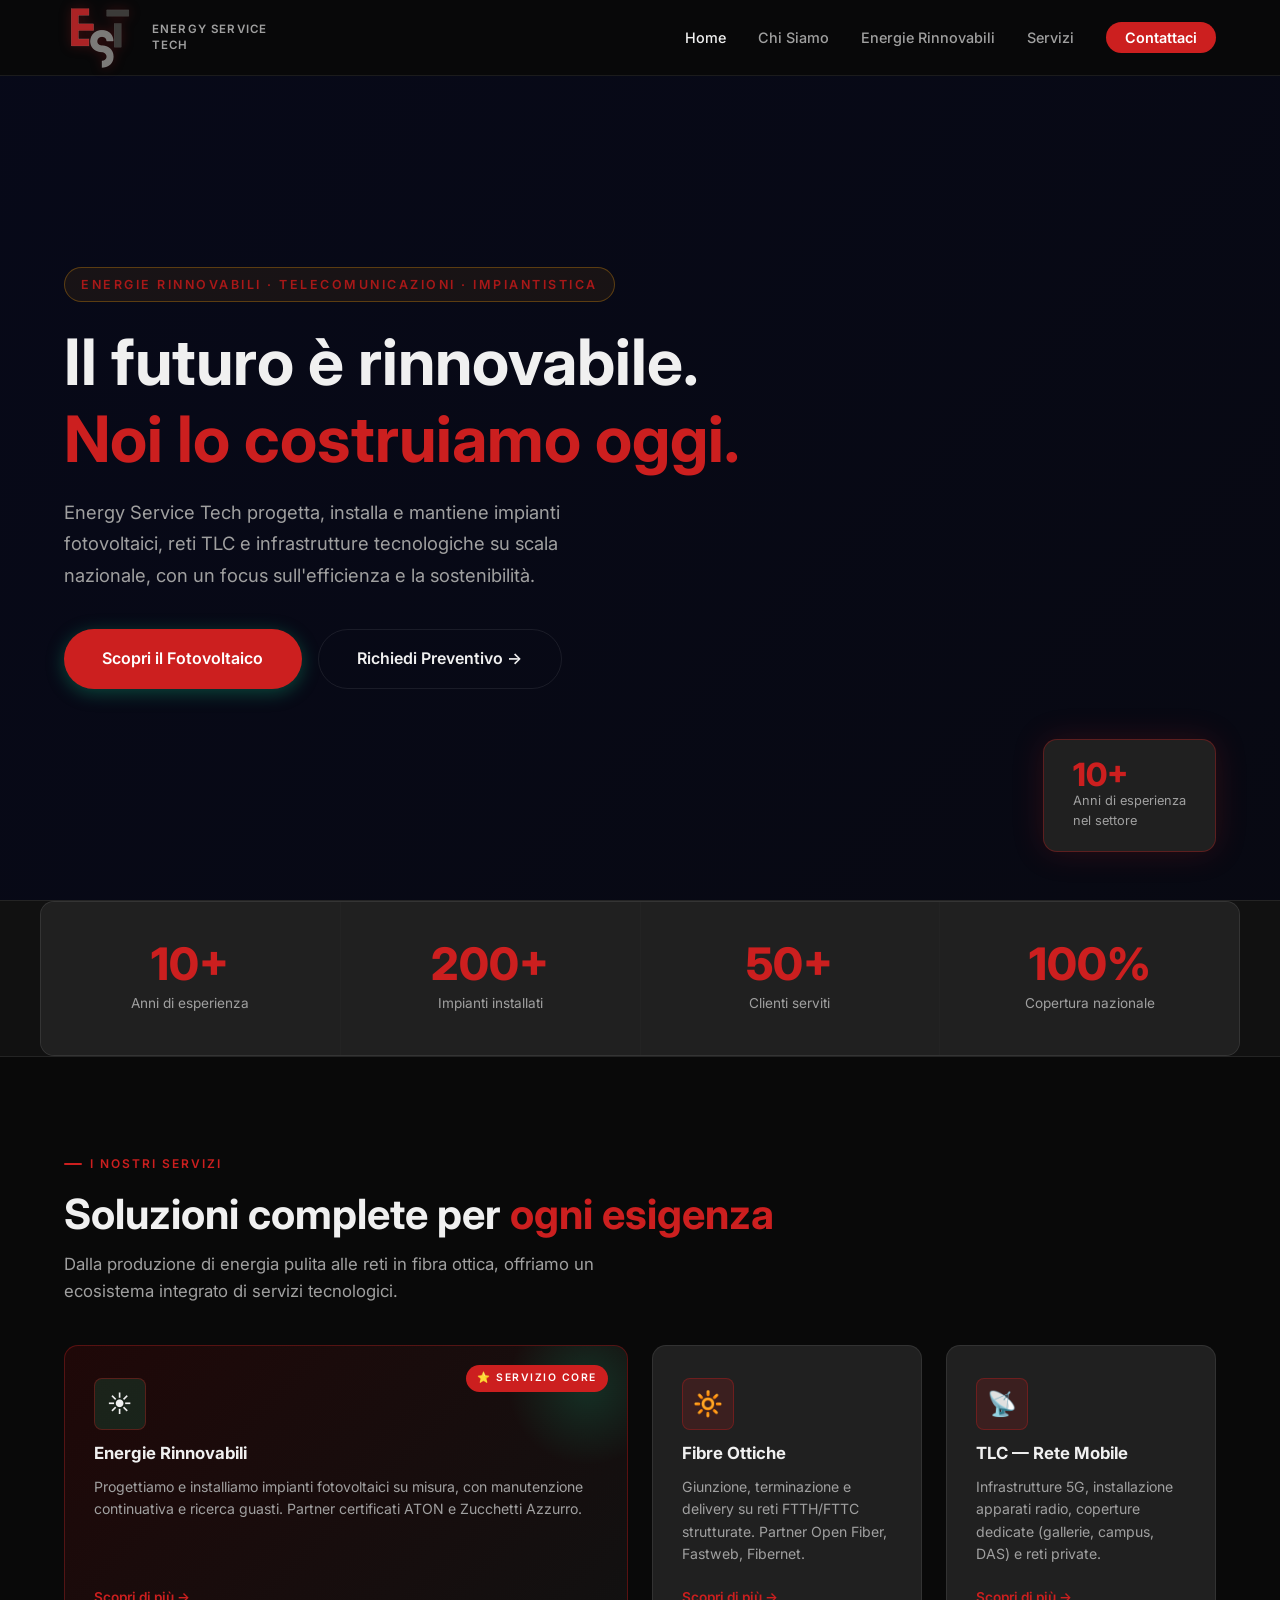
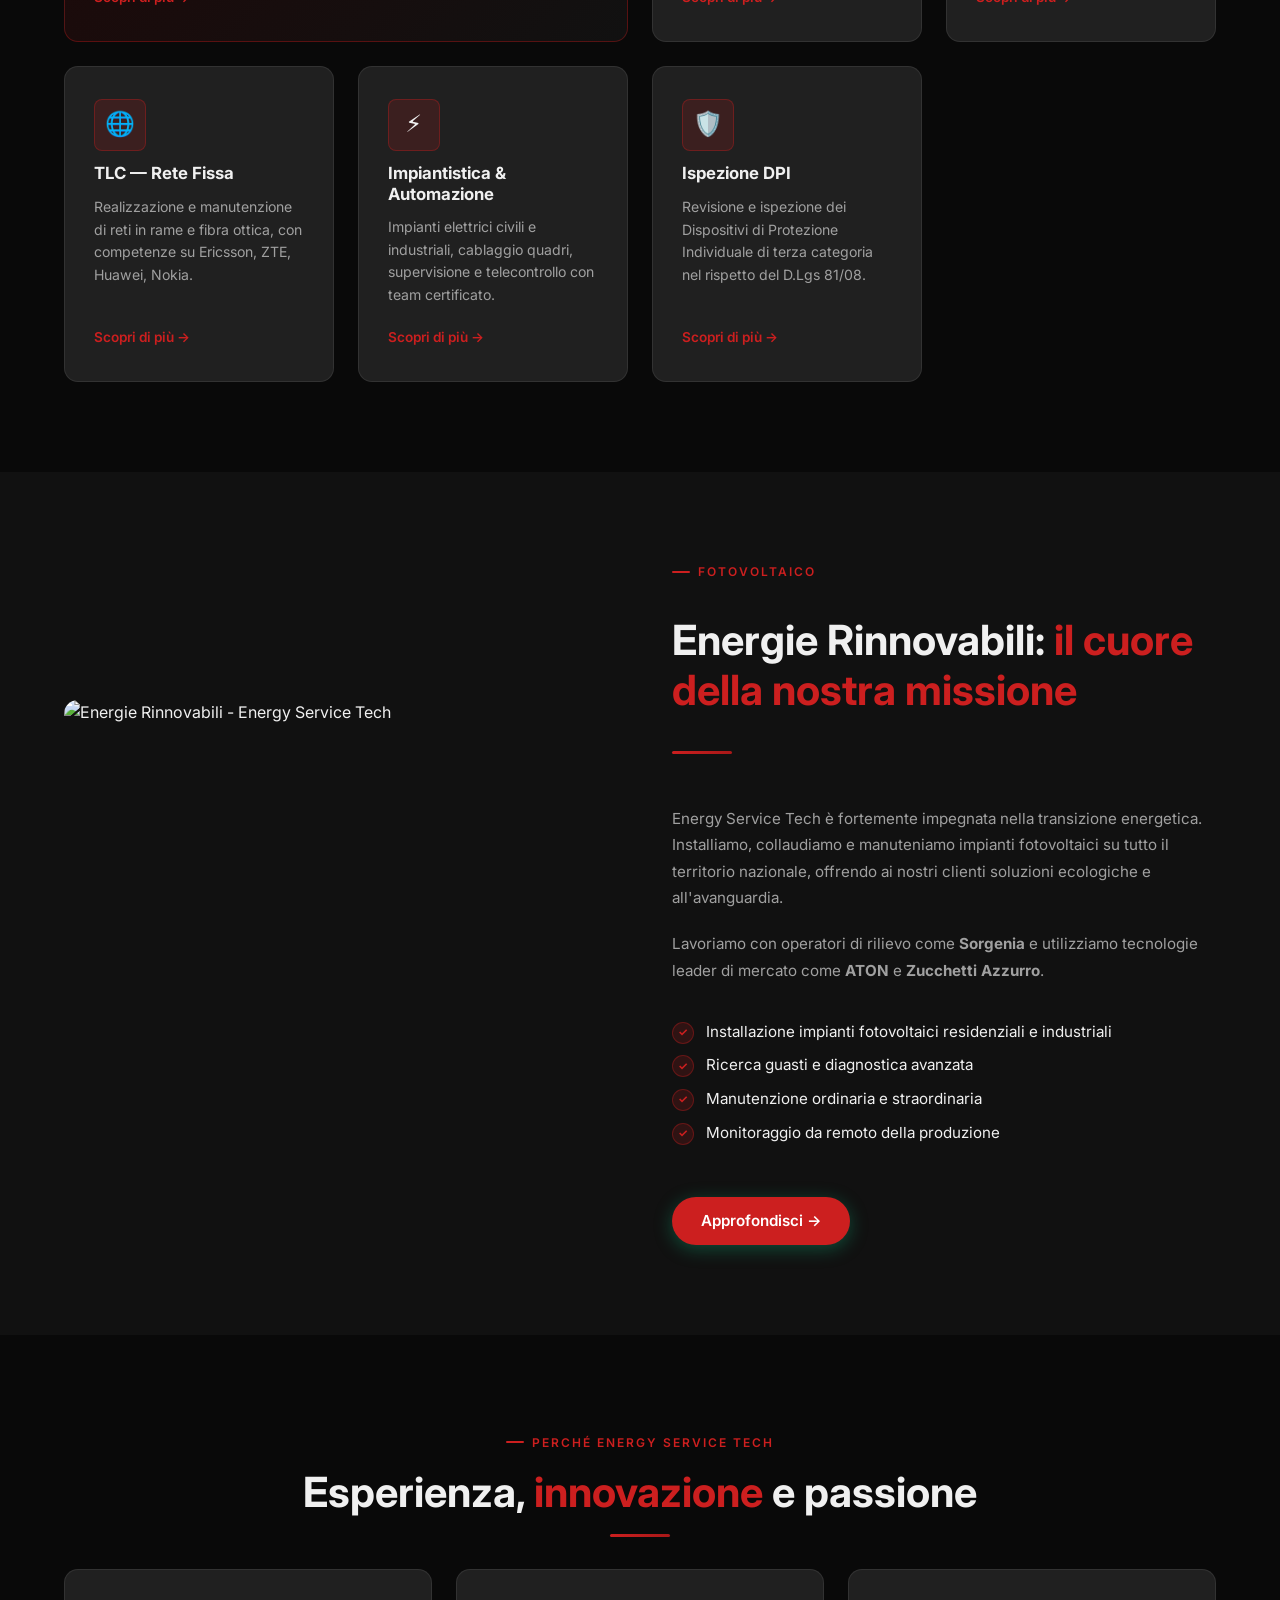
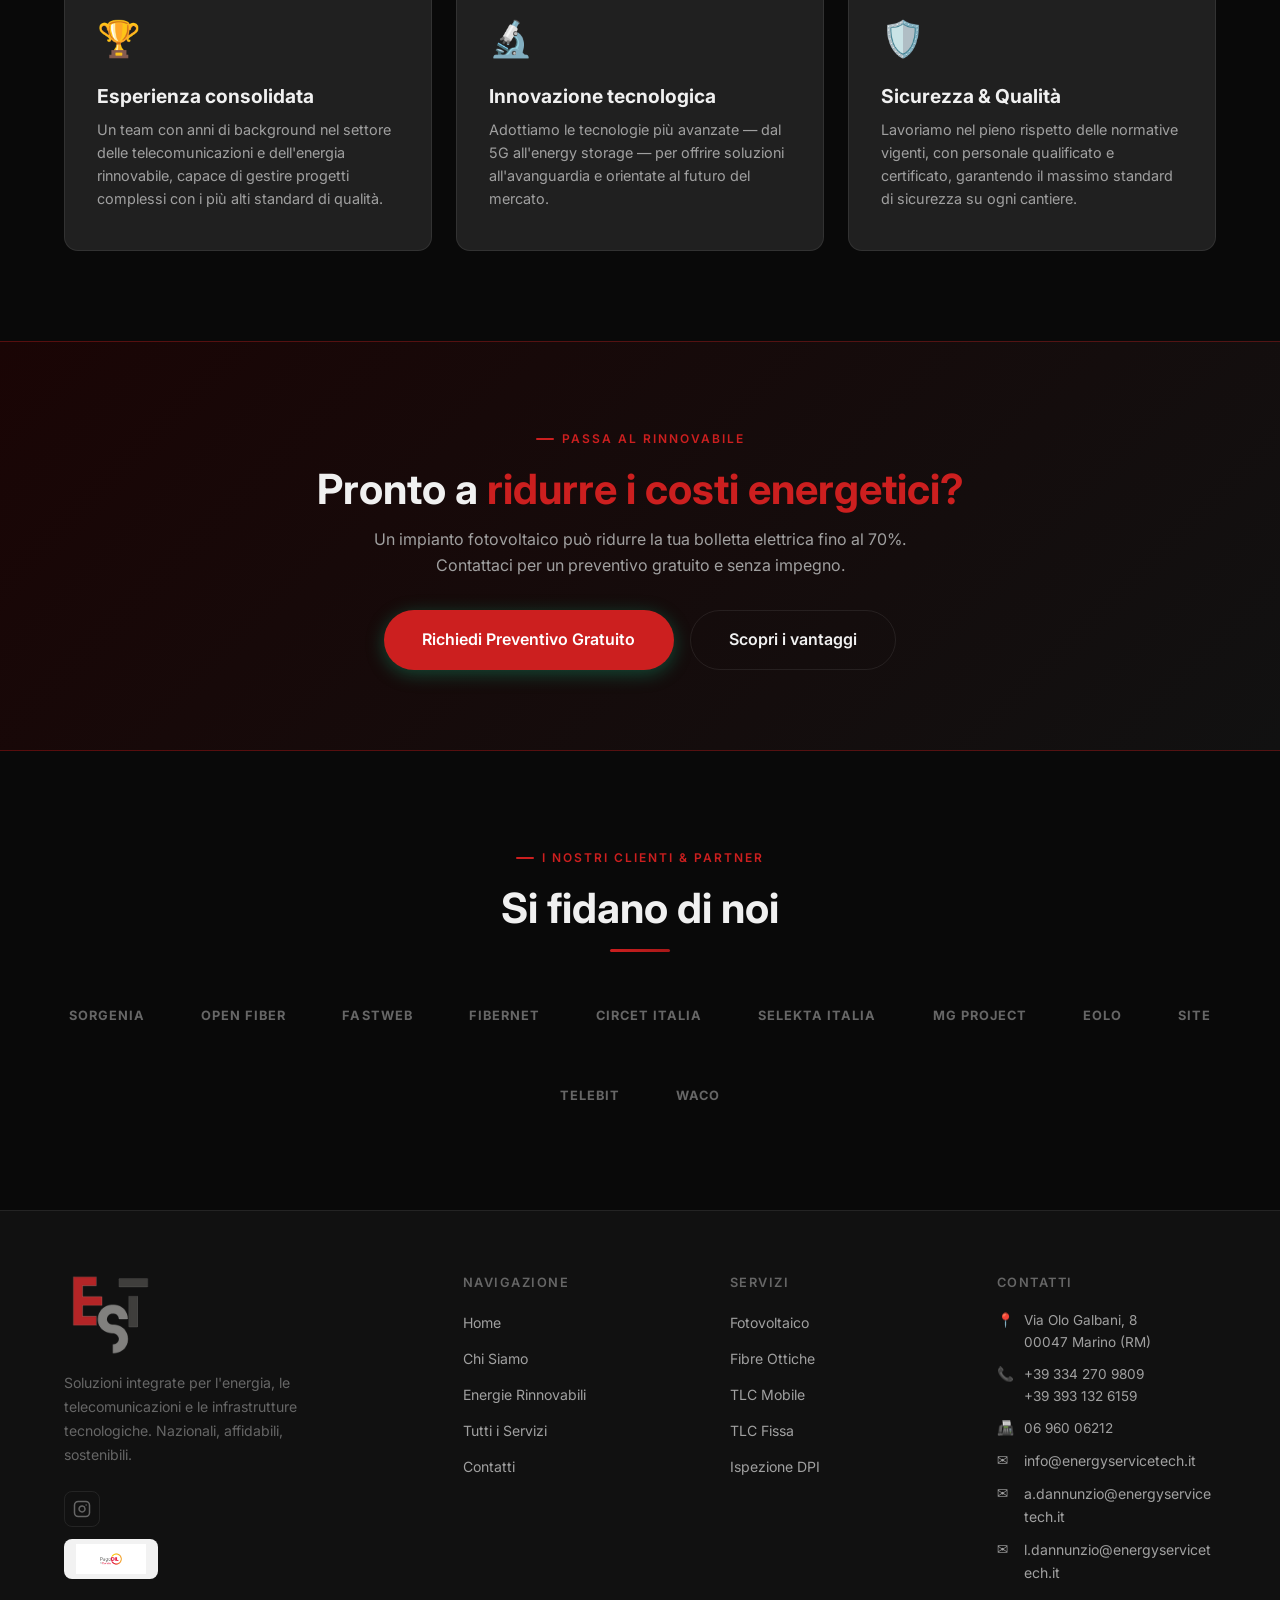
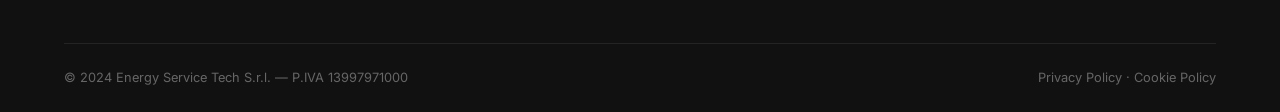
==== commit fd590eb1: "Use real PagoDIL logo (logo-pagodil.png) in footer" ====
--- a/index.html
+++ b/index.html
@@ -274,7 +274,9 @@
           <a href="https://www.instagram.com/_energyservicetech_s.r.l/" target="_blank" rel="noopener" title="Seguici su Instagram" style="display:inline-flex;align-items:center;justify-content:center;width:36px;height:36px;border-radius:8px;border:1px solid var(--border);color:var(--text-3);transition:color .2s,border-color .2s;text-decoration:none;" onmouseover="this.style.color='#E1306C';this.style.borderColor='#E1306C'" onmouseout="this.style.color='';this.style.borderColor=''">
             <svg xmlns="http://www.w3.org/2000/svg" width="18" height="18" viewBox="0 0 24 24" fill="none" stroke="currentColor" stroke-width="2" stroke-linecap="round" stroke-linejoin="round"><rect x="2" y="2" width="20" height="20" rx="5" ry="5"/><path d="M16 11.37A4 4 0 1 1 12.63 8 4 4 0 0 1 16 11.37z"/><line x1="17.5" y1="6.5" x2="17.51" y2="6.5"/></svg>
           </a>
-          <img src="pagodil.svg" alt="PagoDIL by Cofidis" title="Finanziamento PagoDIL by Cofidis" style="height:44px;width:auto;opacity:.85;"/>
+          <a href="https://www.pagodil.it" target="_blank" rel="noopener" title="Finanziamento PagoDIL by Cofidis" style="display:inline-block;background:#f2f2f2;border-radius:8px;padding:5px 12px;line-height:0;">
+            <img src="logo-pagodil.png" alt="PagoDIL by Cofidis" style="height:30px;width:auto;display:block;"/>
+          </a>
         </div>
       </div>
 
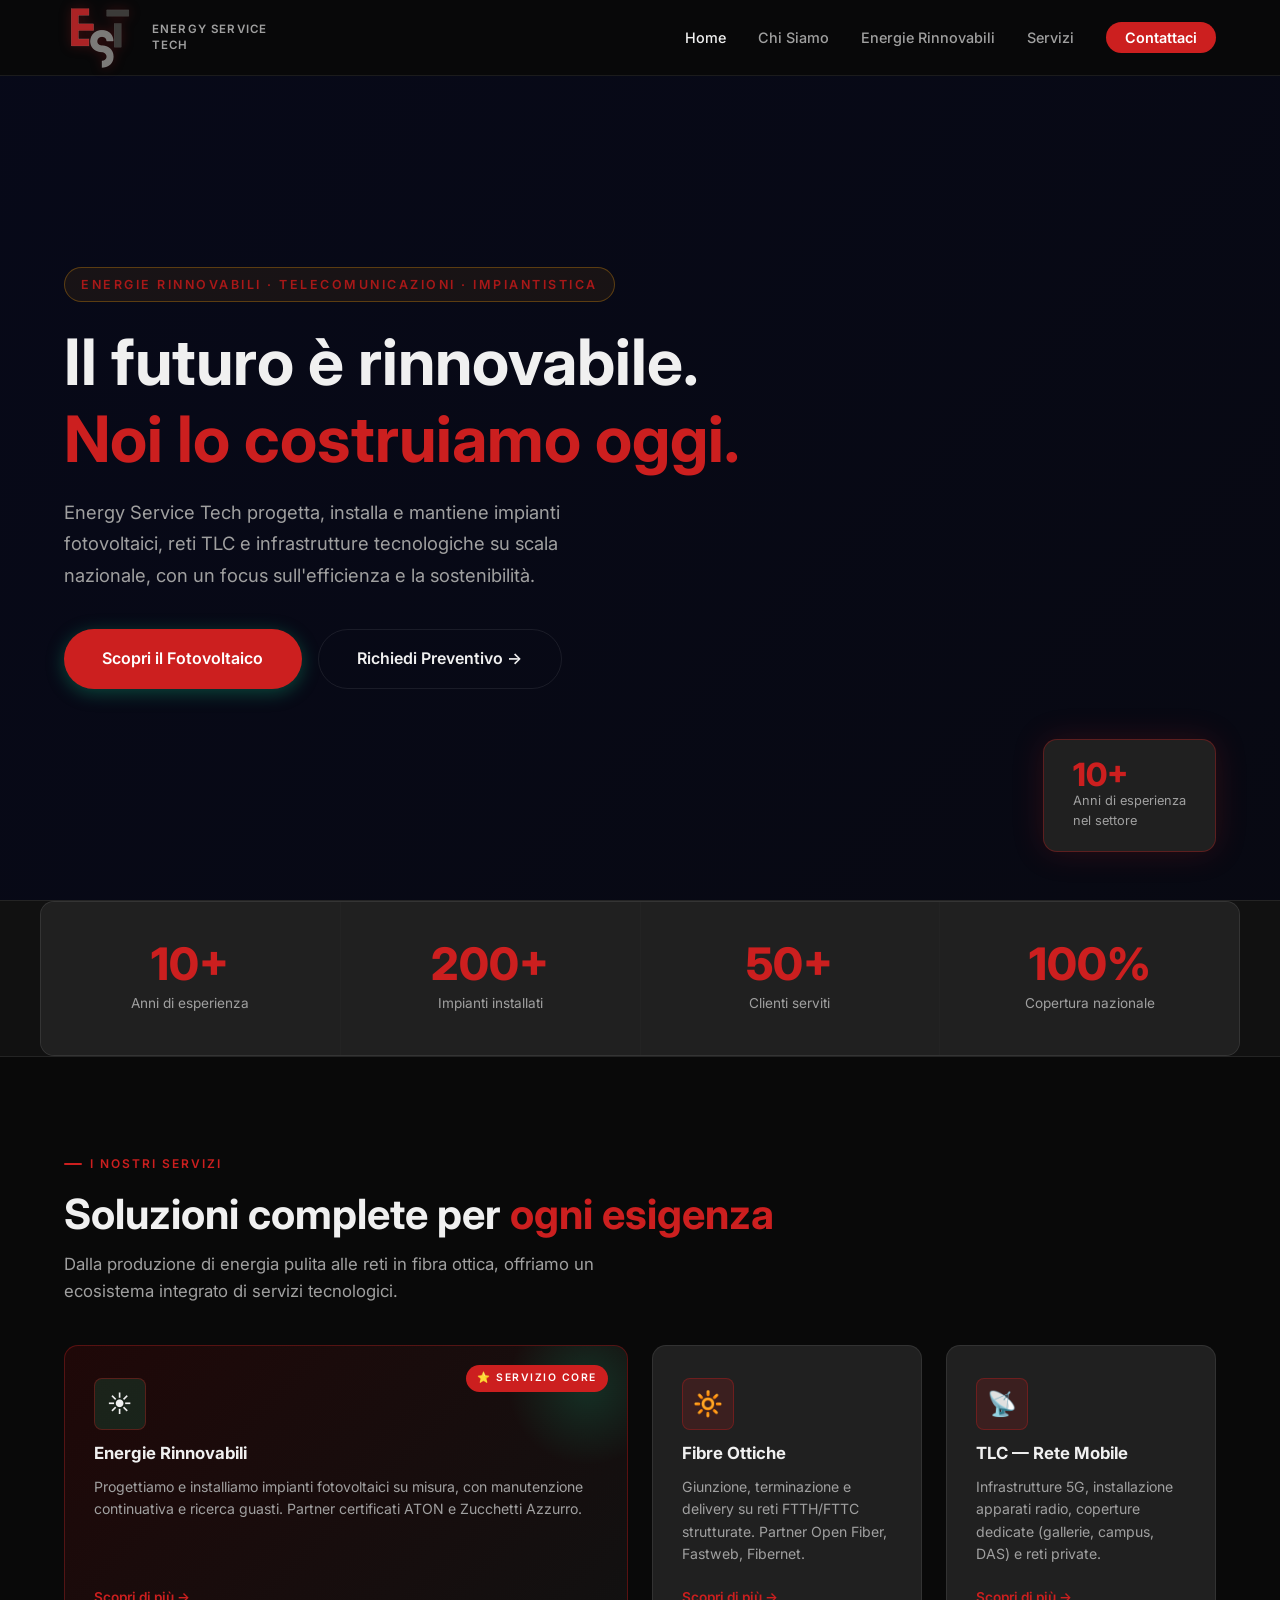
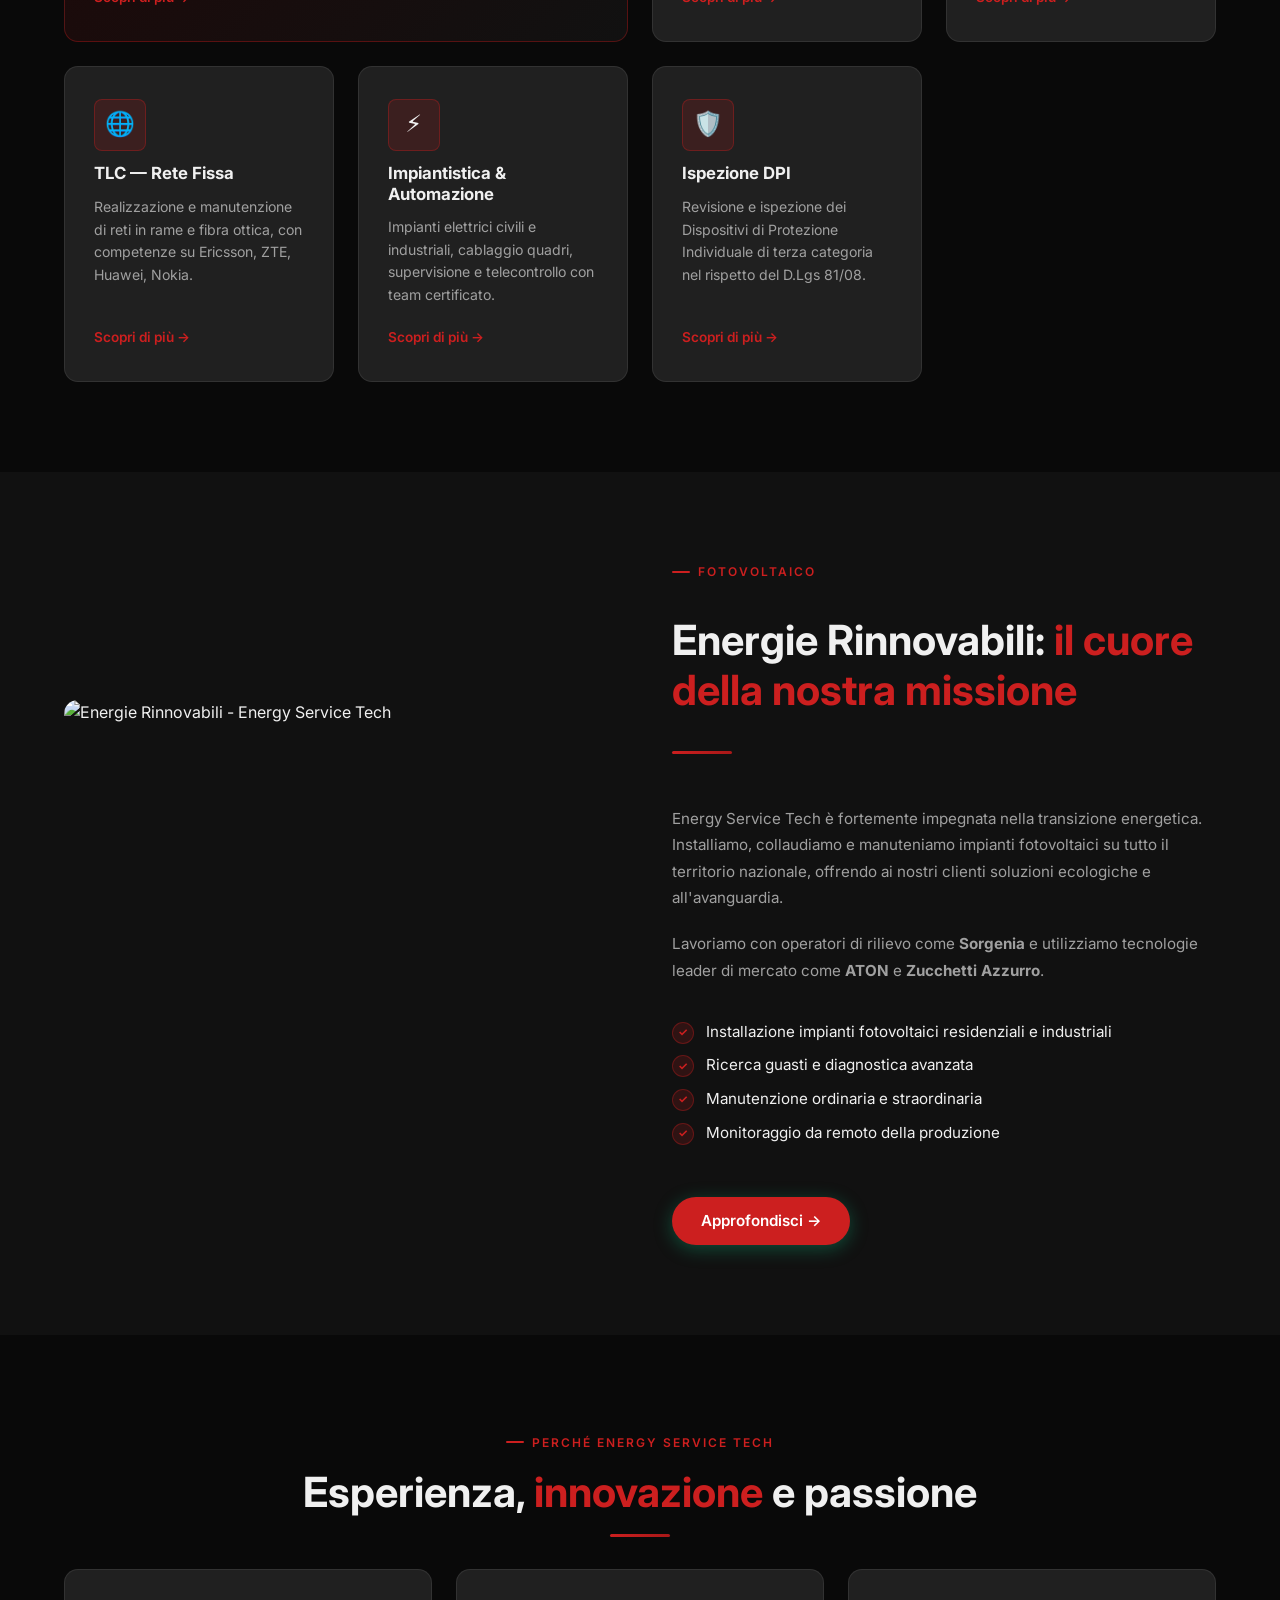
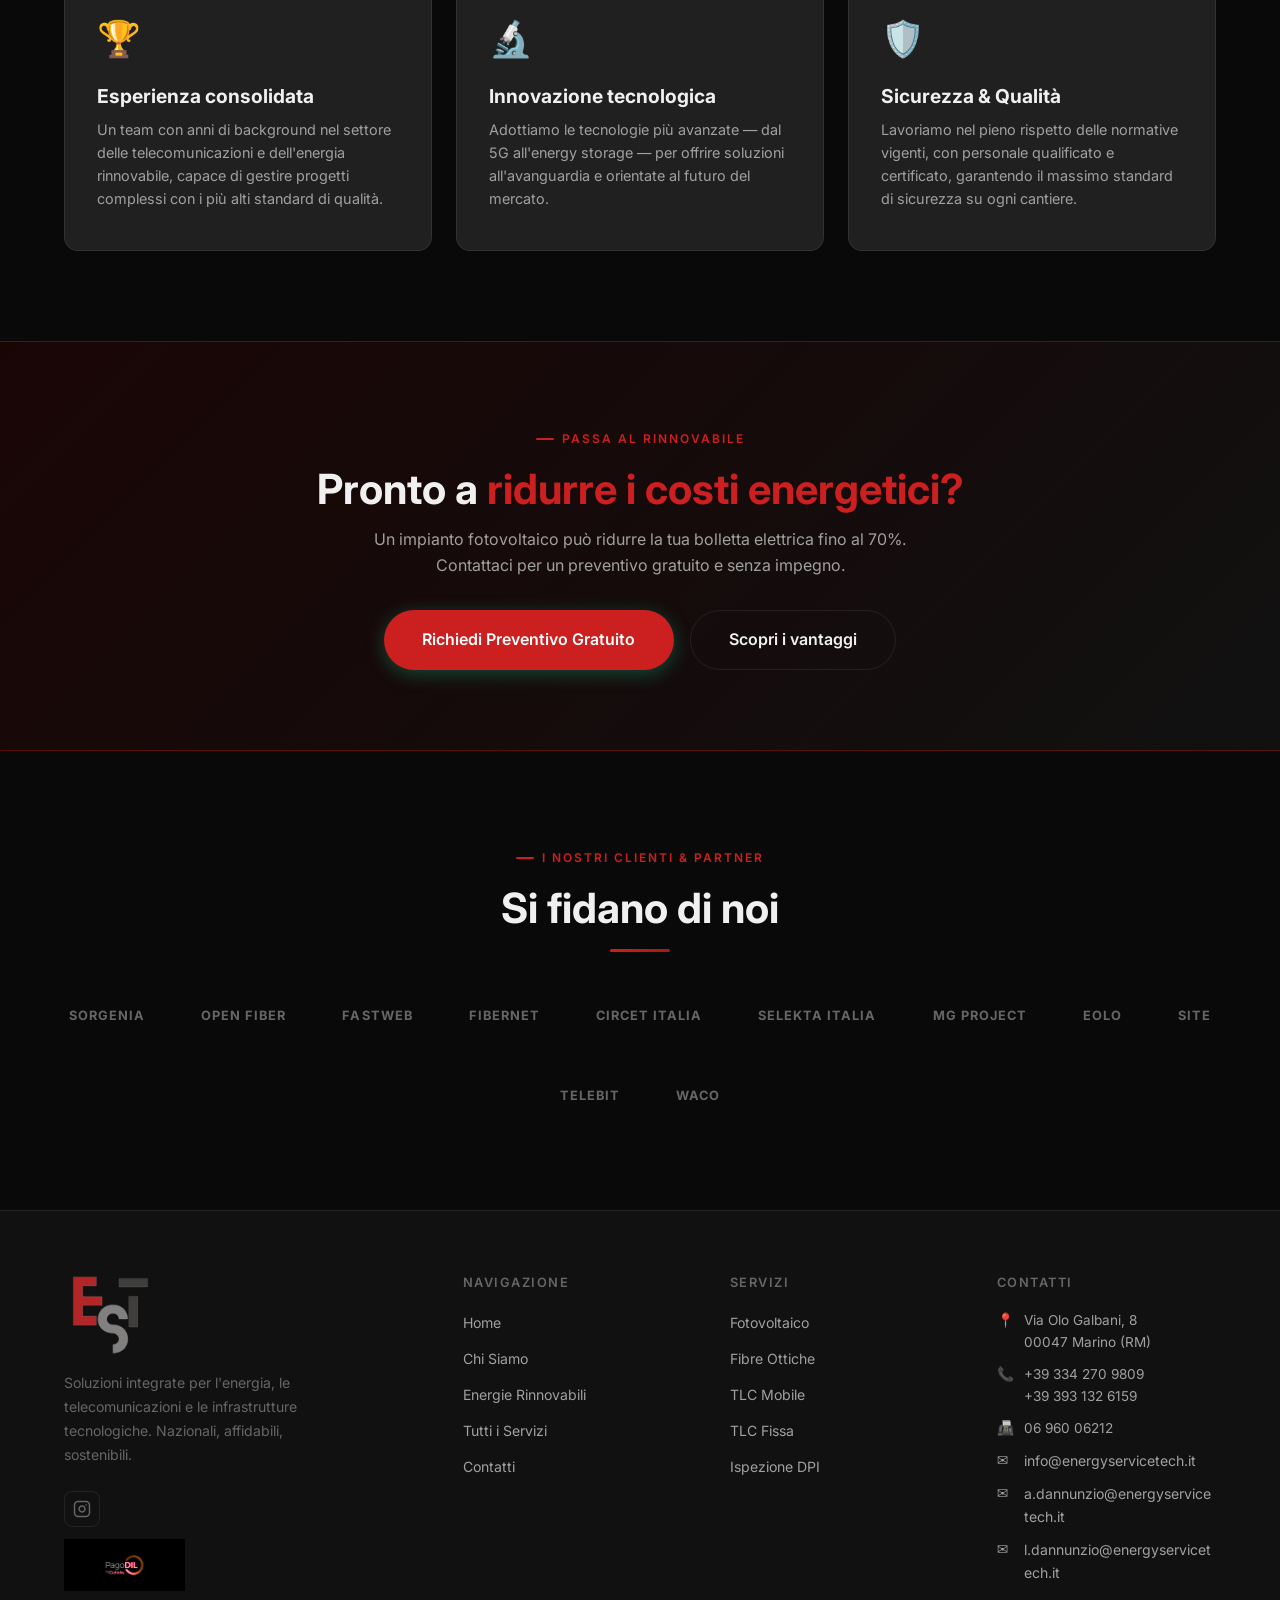
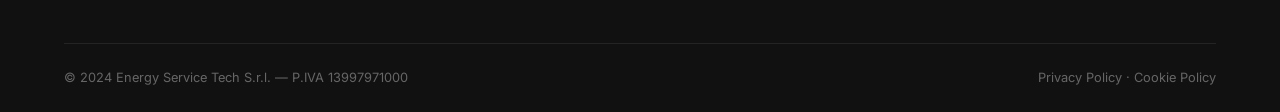
==== commit e41c8d1a: "PagoDIL logo: remove white bg + larger size" ====
--- a/index.html
+++ b/index.html
@@ -274,8 +274,8 @@
           <a href="https://www.instagram.com/_energyservicetech_s.r.l/" target="_blank" rel="noopener" title="Seguici su Instagram" style="display:inline-flex;align-items:center;justify-content:center;width:36px;height:36px;border-radius:8px;border:1px solid var(--border);color:var(--text-3);transition:color .2s,border-color .2s;text-decoration:none;" onmouseover="this.style.color='#E1306C';this.style.borderColor='#E1306C'" onmouseout="this.style.color='';this.style.borderColor=''">
             <svg xmlns="http://www.w3.org/2000/svg" width="18" height="18" viewBox="0 0 24 24" fill="none" stroke="currentColor" stroke-width="2" stroke-linecap="round" stroke-linejoin="round"><rect x="2" y="2" width="20" height="20" rx="5" ry="5"/><path d="M16 11.37A4 4 0 1 1 12.63 8 4 4 0 0 1 16 11.37z"/><line x1="17.5" y1="6.5" x2="17.51" y2="6.5"/></svg>
           </a>
-          <a href="https://www.pagodil.it" target="_blank" rel="noopener" title="Finanziamento PagoDIL by Cofidis" style="display:inline-block;background:#f2f2f2;border-radius:8px;padding:5px 12px;line-height:0;">
-            <img src="logo-pagodil.png" alt="PagoDIL by Cofidis" style="height:30px;width:auto;display:block;"/>
+          <a href="https://www.pagodil.it" target="_blank" rel="noopener" title="Finanziamento PagoDIL by Cofidis" style="display:inline-block;line-height:0;">
+            <img src="logo-pagodil.png" alt="PagoDIL by Cofidis" style="height:52px;width:auto;display:block;filter:invert(1) hue-rotate(180deg);"/>
           </a>
         </div>
       </div>
